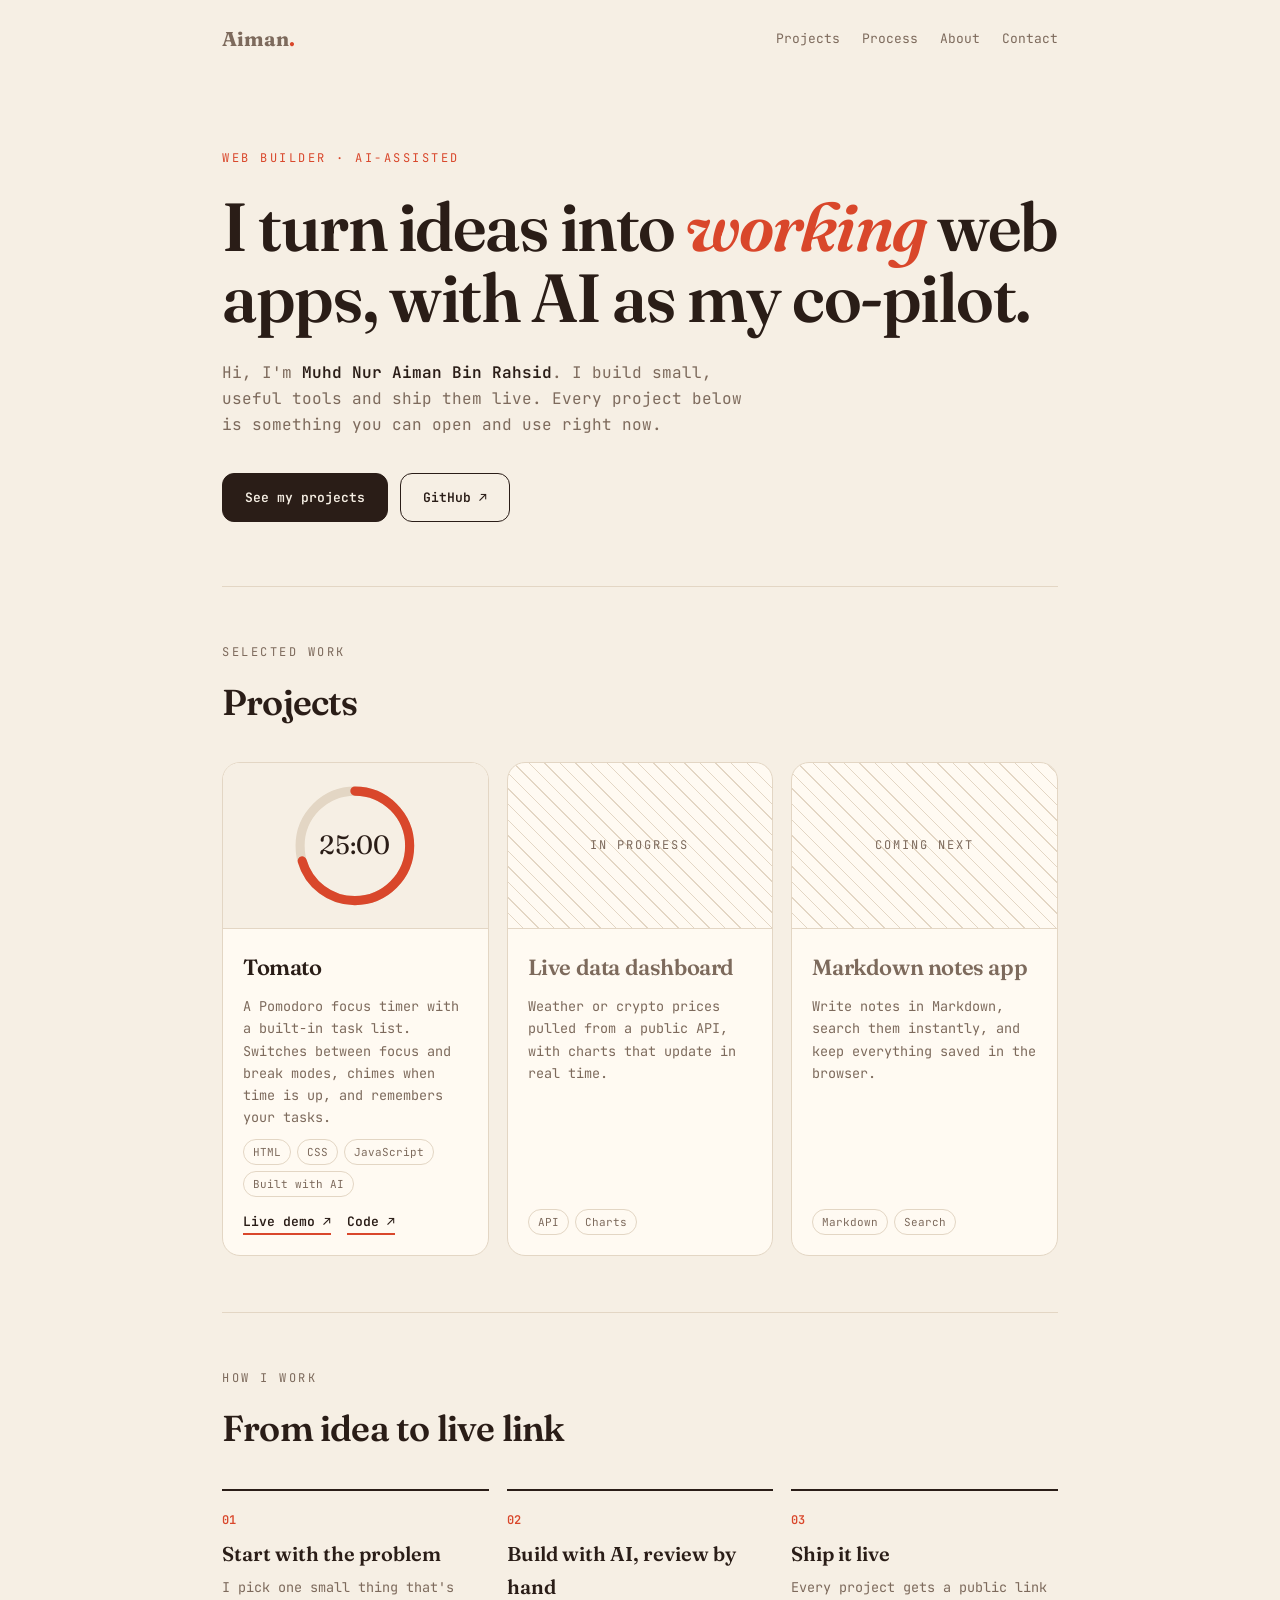
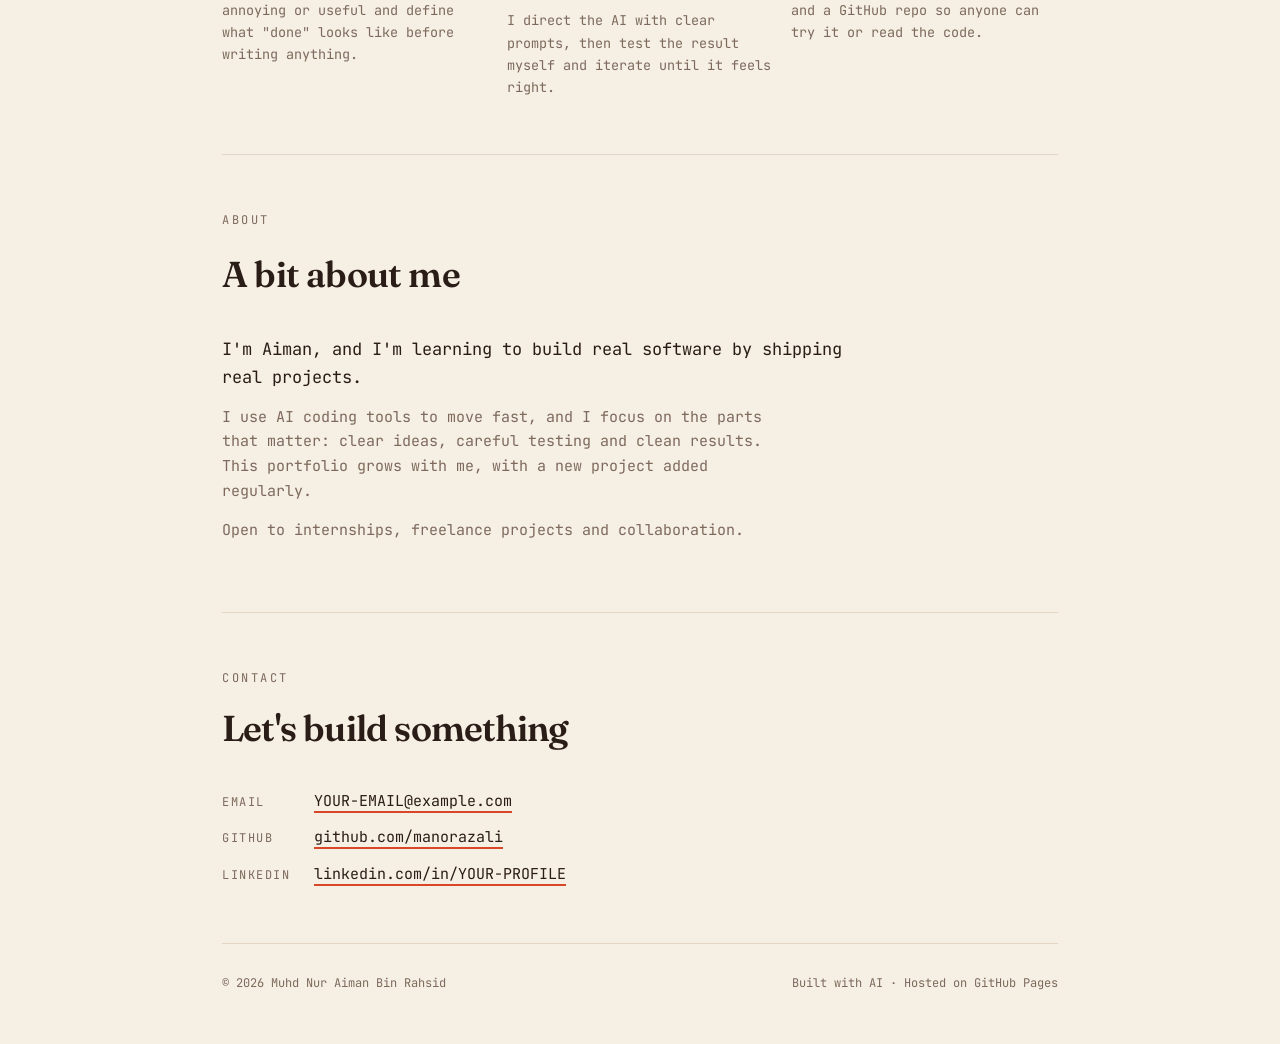
==== index.html @ bb01538a "Add files via upload" ====
<!DOCTYPE html>
<html lang="en">
<head>
<meta charset="UTF-8">
<meta name="viewport" content="width=device-width, initial-scale=1.0">
<title>Muhd Nur Aiman — Builds web apps with AI</title>
<meta name="description" content="Portfolio of Muhd Nur Aiman Bin Rahsid. Small, useful web apps built with AI and shipped live.">
<meta property="og:title" content="Muhd Nur Aiman — Builds web apps with AI">
<meta property="og:description" content="Small, useful web apps built with AI and shipped live. Click any project and try it.">
<meta property="og:type" content="website">
<meta name="theme-color" content="#f6efe4">
<link rel="icon" href="data:image/svg+xml,%3Csvg xmlns='http://www.w3.org/2000/svg' viewBox='0 0 32 32'%3E%3Ccircle cx='16' cy='16' r='14' fill='%23d9472b'/%3E%3C/svg%3E">
<link rel="preconnect" href="https://fonts.googleapis.com">
<link rel="preconnect" href="https://fonts.gstatic.com" crossorigin>
<link href="https://fonts.googleapis.com/css2?family=Fraunces:opsz,wght@9..144,400;9..144,600;9..144,700&family=JetBrains+Mono:wght@400;600&display=swap" rel="stylesheet">
<style>
  :root{
    --bg:#f6efe4; --ink:#2a1d17; --muted:#7d6a5c; --line:#e3d6c4;
    --card:#fffaf2; --accent:#d9472b; --accent-ink:#fff;
  }
  @media (prefers-color-scheme: dark){
    :root{
      --bg:#17110e; --ink:#f3e9dc; --muted:#a8968a; --line:#33271f;
      --card:#201814; --accent:#ee6a4d; --accent-ink:#17110e;
    }
  }
  *{box-sizing:border-box;margin:0;padding:0}
  html{scroll-behavior:smooth}
  body{
    font-family:'JetBrains Mono',ui-monospace,monospace;
    background:var(--bg);color:var(--ink);line-height:1.65;font-size:15px;
    -webkit-font-smoothing:antialiased;
  }
  a{color:inherit}
  .wrap{max-width:880px;margin:0 auto;padding:0 22px}
  .serif{font-family:'Fraunces',Georgia,serif}

  /* nav */
  nav{display:flex;justify-content:space-between;align-items:center;padding:22px 0}
  .logo{font-family:'Fraunces',serif;font-weight:700;font-size:20px;text-decoration:none}
  .logo span{color:var(--accent)}
  nav ul{display:flex;gap:22px;list-style:none;font-size:13px}
  nav a{text-decoration:none;color:var(--muted);transition:color .2s}
  nav a:hover{color:var(--ink)}

  /* hero */
  .hero{padding:72px 0 64px}
  .eyebrow{font-size:12px;letter-spacing:2.5px;text-transform:uppercase;color:var(--accent);margin-bottom:22px}
  h1{
    font-family:'Fraunces',serif;font-weight:600;letter-spacing:-1.5px;line-height:1.05;
    font-size:clamp(38px,7.5vw,68px);max-width:14em;
  }
  h1 em{font-style:italic;color:var(--accent)}
  .lede{margin-top:26px;max-width:34em;color:var(--muted);font-size:16px}
  .lede strong{color:var(--ink);font-weight:600}
  .cta{display:flex;flex-wrap:wrap;gap:12px;margin-top:34px}
  .btn{
    display:inline-block;text-decoration:none;font-size:13px;font-weight:600;
    padding:13px 22px;border-radius:12px;border:1px solid var(--ink);transition:transform .15s, background .2s;
  }
  .btn:hover{transform:translateY(-2px)}
  .btn.primary{background:var(--ink);color:var(--bg)}
  .btn.ghost{background:transparent;color:var(--ink)}

  /* sections */
  section{padding:56px 0;border-top:1px solid var(--line)}
  .label{font-size:12px;letter-spacing:2.5px;text-transform:uppercase;color:var(--muted);margin-bottom:10px}
  h2{font-family:'Fraunces',serif;font-weight:600;font-size:clamp(26px,4.5vw,36px);letter-spacing:-.8px;margin-bottom:30px}

  /* projects */
  .grid{display:grid;gap:18px;grid-template-columns:repeat(auto-fit,minmax(260px,1fr))}
  .card{
    background:var(--card);border:1px solid var(--line);border-radius:18px;overflow:hidden;
    display:flex;flex-direction:column;transition:transform .2s, border-color .2s;
  }
  .card:hover{transform:translateY(-4px);border-color:var(--accent)}
  .thumb{
    aspect-ratio:16/10;display:flex;align-items:center;justify-content:center;
    background:var(--bg);border-bottom:1px solid var(--line);
  }
  .thumb svg{width:46%;height:auto}
  .thumb.soon{color:var(--muted);font-size:12px;letter-spacing:2px;text-transform:uppercase;
    background:repeating-linear-gradient(45deg,transparent 0 10px,var(--line) 10px 11px)}
  .body{padding:20px;display:flex;flex-direction:column;gap:10px;flex:1}
  .body h3{font-family:'Fraunces',serif;font-size:22px;font-weight:600;letter-spacing:-.4px}
  .body p{color:var(--muted);font-size:13.5px;flex:1}
  .tags{display:flex;flex-wrap:wrap;gap:6px}
  .tags span{font-size:11px;padding:3px 9px;border:1px solid var(--line);border-radius:999px;color:var(--muted)}
  .links{display:flex;gap:16px;font-size:13px;font-weight:600;margin-top:4px}
  .links a{text-decoration:none;border-bottom:2px solid var(--accent);padding-bottom:1px}
  .links a:hover{color:var(--accent)}
  .card.soon .body h3{color:var(--muted)}

  /* process */
  .steps{display:grid;gap:18px;grid-template-columns:repeat(auto-fit,minmax(220px,1fr));counter-reset:s}
  .step{counter-increment:s;padding-top:16px;border-top:2px solid var(--ink)}
  .step::before{content:"0" counter(s);font-size:12px;color:var(--accent);font-weight:600}
  .step h3{font-family:'Fraunces',serif;font-size:20px;font-weight:600;margin:6px 0}
  .step p{color:var(--muted);font-size:13.5px}

  /* about + contact */
  .about p{max-width:38em;margin-bottom:14px;color:var(--muted)}
  .about p.intro{color:var(--ink);font-size:17px}
  .contact-list{list-style:none;display:grid;gap:12px;font-size:15px}
  .contact-list a{text-decoration:none;border-bottom:2px solid var(--accent)}
  .contact-list a:hover{color:var(--accent)}
  .contact-list small{display:inline-block;width:92px;color:var(--muted);font-size:12px;letter-spacing:1.5px;text-transform:uppercase}

  footer{padding:30px 0 50px;border-top:1px solid var(--line);color:var(--muted);font-size:12px;display:flex;justify-content:space-between;flex-wrap:wrap;gap:8px}

  @media (max-width:520px){
    nav ul{gap:14px}
    .hero{padding:44px 0 48px}
  }
  @media (prefers-reduced-motion: reduce){
    *{transition:none!important;scroll-behavior:auto!important}
  }
</style>
</head>
<body>
<div class="wrap">

  <nav>
    <a class="logo" href="#top">Aiman<span>.</span></a>
    <ul>
      <li><a href="#projects">Projects</a></li>
      <li><a href="#process">Process</a></li>
      <li><a href="#about">About</a></li>
      <li><a href="#contact">Contact</a></li>
    </ul>
  </nav>

  <header class="hero" id="top">
    <p class="eyebrow">Web builder · AI-assisted</p>
    <h1>I turn ideas into <em>working</em> web apps, with AI as my co-pilot.</h1>
    <p class="lede">
      Hi, I'm <strong>Muhd Nur Aiman Bin Rahsid</strong>. I build small, useful tools and ship them live.
      Every project below is something you can open and use right now.
    </p>
    <div class="cta">
      <a class="btn primary" href="#projects">See my projects</a>
      <a class="btn ghost" href="https://github.com/manorazali" target="_blank" rel="noopener">GitHub ↗</a>
    </div>
  </header>

  <section id="projects">
    <p class="label">Selected work</p>
    <h2>Projects</h2>
    <div class="grid">

      <article class="card">
        <div class="thumb" aria-hidden="true">
          <svg viewBox="0 0 120 120" fill="none">
            <circle cx="60" cy="60" r="54" stroke="var(--line)" stroke-width="9"/>
            <circle cx="60" cy="60" r="54" stroke="var(--accent)" stroke-width="9" stroke-linecap="round"
                    stroke-dasharray="339" stroke-dashoffset="100" transform="rotate(-90 60 60)"/>
            <text x="60" y="68" text-anchor="middle" font-family="Fraunces, serif" font-size="26" fill="currentColor">25:00</text>
          </svg>
        </div>
        <div class="body">
          <h3>Tomato</h3>
          <p>A Pomodoro focus timer with a built-in task list. Switches between focus and break modes, chimes when time is up, and remembers your tasks.</p>
          <div class="tags"><span>HTML</span><span>CSS</span><span>JavaScript</span><span>Built with AI</span></div>
          <div class="links">
            <a href="tomato/">Live demo ↗</a>
            <a href="https://github.com/manorazali/manorazali.github.io/tree/main/tomato" target="_blank" rel="noopener">Code ↗</a>
          </div>
        </div>
      </article>

      <article class="card soon">
        <div class="thumb soon">In progress</div>
        <div class="body">
          <h3>Live data dashboard</h3>
          <p>Weather or crypto prices pulled from a public API, with charts that update in real time.</p>
          <div class="tags"><span>API</span><span>Charts</span></div>
        </div>
      </article>

      <article class="card soon">
        <div class="thumb soon">Coming next</div>
        <div class="body">
          <h3>Markdown notes app</h3>
          <p>Write notes in Markdown, search them instantly, and keep everything saved in the browser.</p>
          <div class="tags"><span>Markdown</span><span>Search</span></div>
        </div>
      </article>

    </div>
  </section>

  <section id="process">
    <p class="label">How I work</p>
    <h2>From idea to live link</h2>
    <div class="steps">
      <div class="step">
        <h3>Start with the problem</h3>
        <p>I pick one small thing that's annoying or useful and define what "done" looks like before writing anything.</p>
      </div>
      <div class="step">
        <h3>Build with AI, review by hand</h3>
        <p>I direct the AI with clear prompts, then test the result myself and iterate until it feels right.</p>
      </div>
      <div class="step">
        <h3>Ship it live</h3>
        <p>Every project gets a public link and a GitHub repo so anyone can try it or read the code.</p>
      </div>
    </div>
  </section>

  <section id="about" class="about">
    <p class="label">About</p>
    <h2>A bit about me</h2>
    <p class="intro">I'm Aiman, and I'm learning to build real software by shipping real projects.</p>
    <p>I use AI coding tools to move fast, and I focus on the parts that matter: clear ideas, careful testing and clean results. This portfolio grows with me, with a new project added regularly.</p>
    <p>Open to internships, freelance projects and collaboration.</p>
  </section>

  <section id="contact">
    <p class="label">Contact</p>
    <h2>Let's build something</h2>
    <ul class="contact-list">
      <li><small>Email</small><a href="mailto:YOUR-EMAIL@example.com">YOUR-EMAIL@example.com</a></li>
      <li><small>GitHub</small><a href="https://github.com/manorazali" target="_blank" rel="noopener">github.com/manorazali</a></li>
      <li><small>LinkedIn</small><a href="https://www.linkedin.com/in/YOUR-PROFILE" target="_blank" rel="noopener">linkedin.com/in/YOUR-PROFILE</a></li>
    </ul>
  </section>

  <footer>
    <span>© <span id="yr">2026</span> Muhd Nur Aiman Bin Rahsid</span>
    <span>Built with AI · Hosted on GitHub Pages</span>
  </footer>

</div>
<script>document.getElementById('yr').textContent = new Date().getFullYear();</script>
</body>
</html>
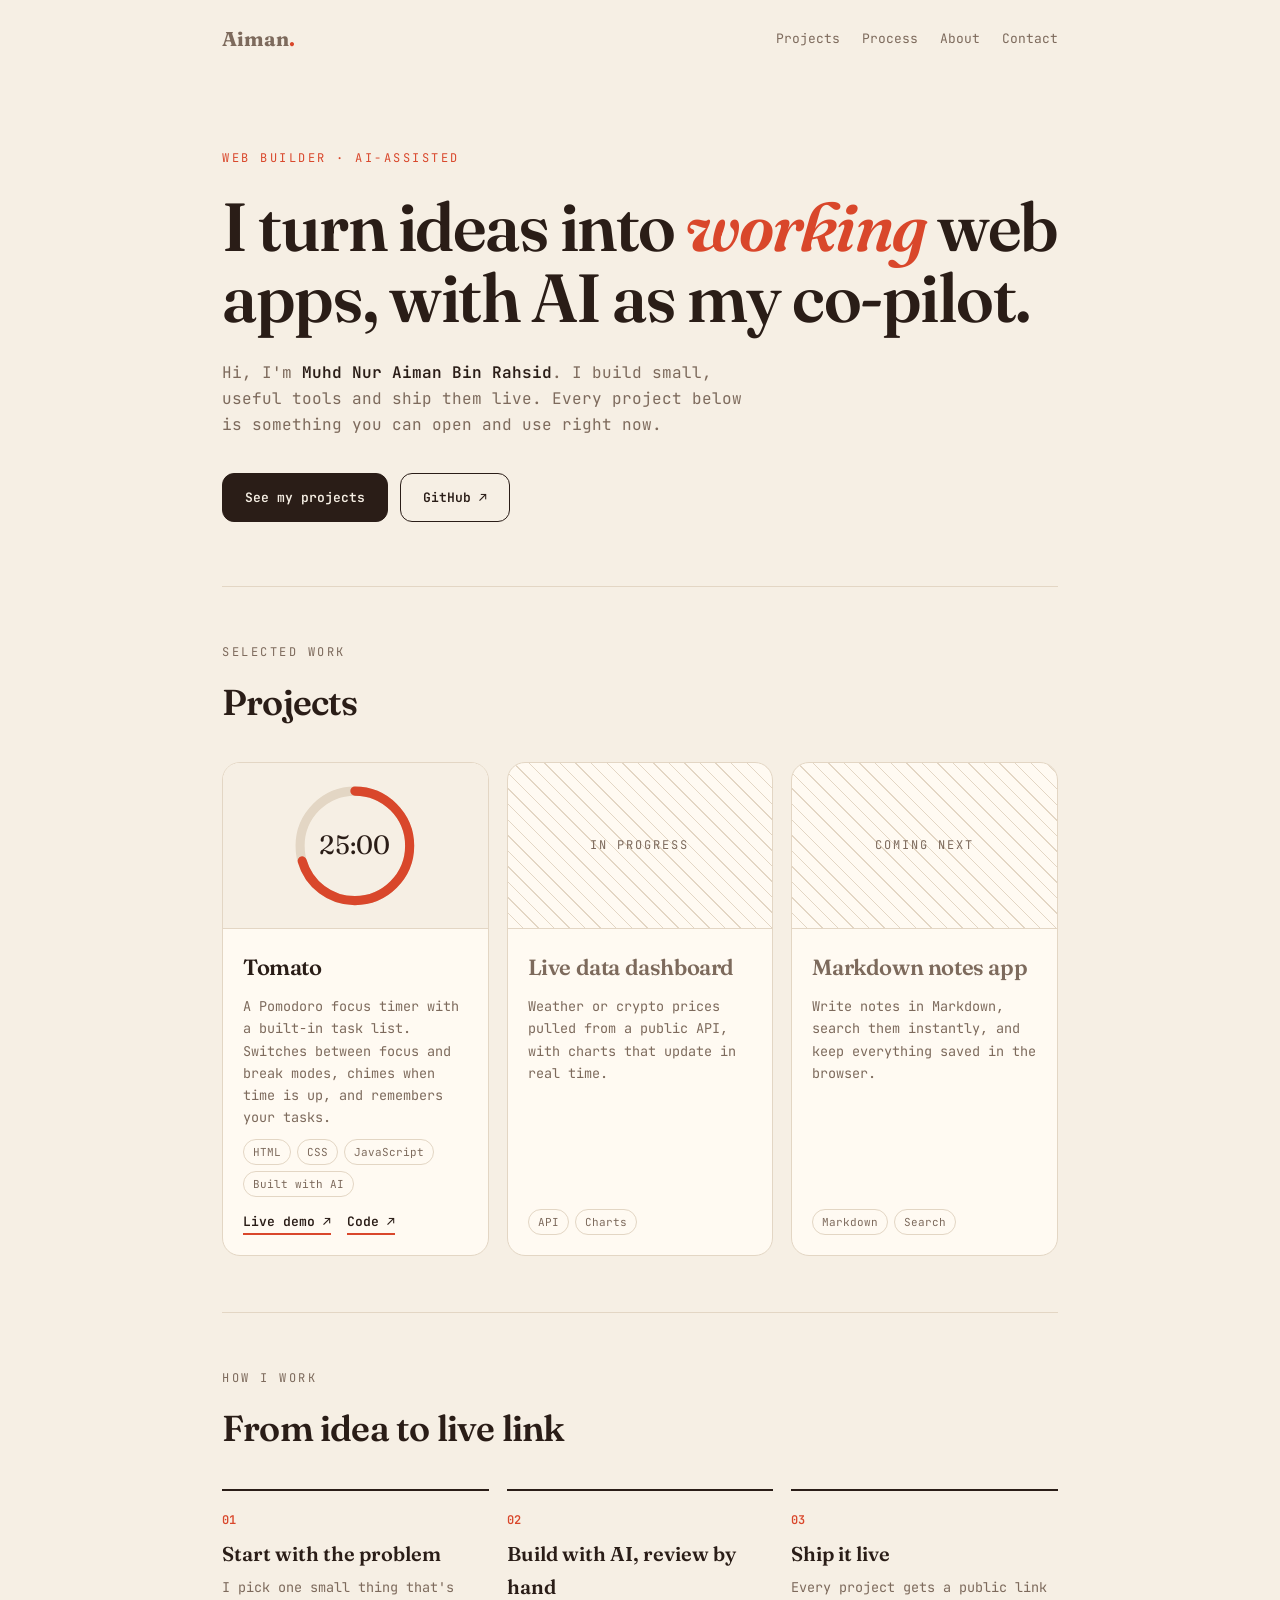
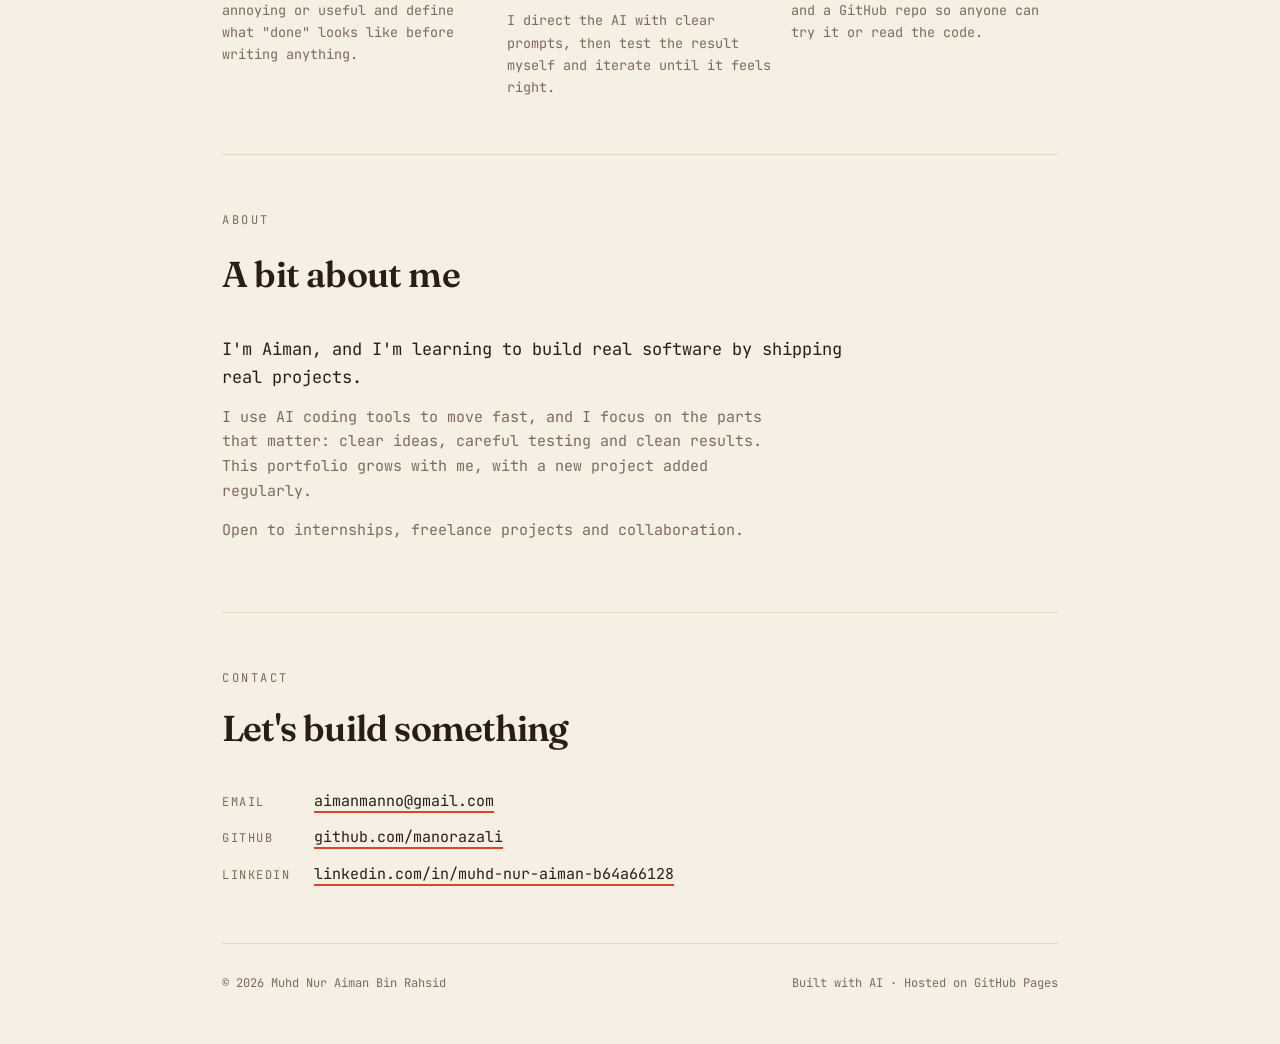
==== commit 03b00578: "Update contact information in index.html" ====
--- a/index.html
+++ b/index.html
@@ -220,9 +220,9 @@
     <p class="label">Contact</p>
     <h2>Let's build something</h2>
     <ul class="contact-list">
-      <li><small>Email</small><a href="mailto:YOUR-EMAIL@example.com">YOUR-EMAIL@example.com</a></li>
+      <li><small>Email</small><a href="mailto:aimanmanno@gmail.com">aimanmanno@gmail.com</a></li>
       <li><small>GitHub</small><a href="https://github.com/manorazali" target="_blank" rel="noopener">github.com/manorazali</a></li>
-      <li><small>LinkedIn</small><a href="https://www.linkedin.com/in/YOUR-PROFILE" target="_blank" rel="noopener">linkedin.com/in/YOUR-PROFILE</a></li>
+      <li><small>LinkedIn</small><a href="https://www.linkedin.com/in/muhd-nur-aiman-b64a66128/" target="_blank" rel="noopener">linkedin.com/in/muhd-nur-aiman-b64a66128</a></li>
     </ul>
   </section>
 
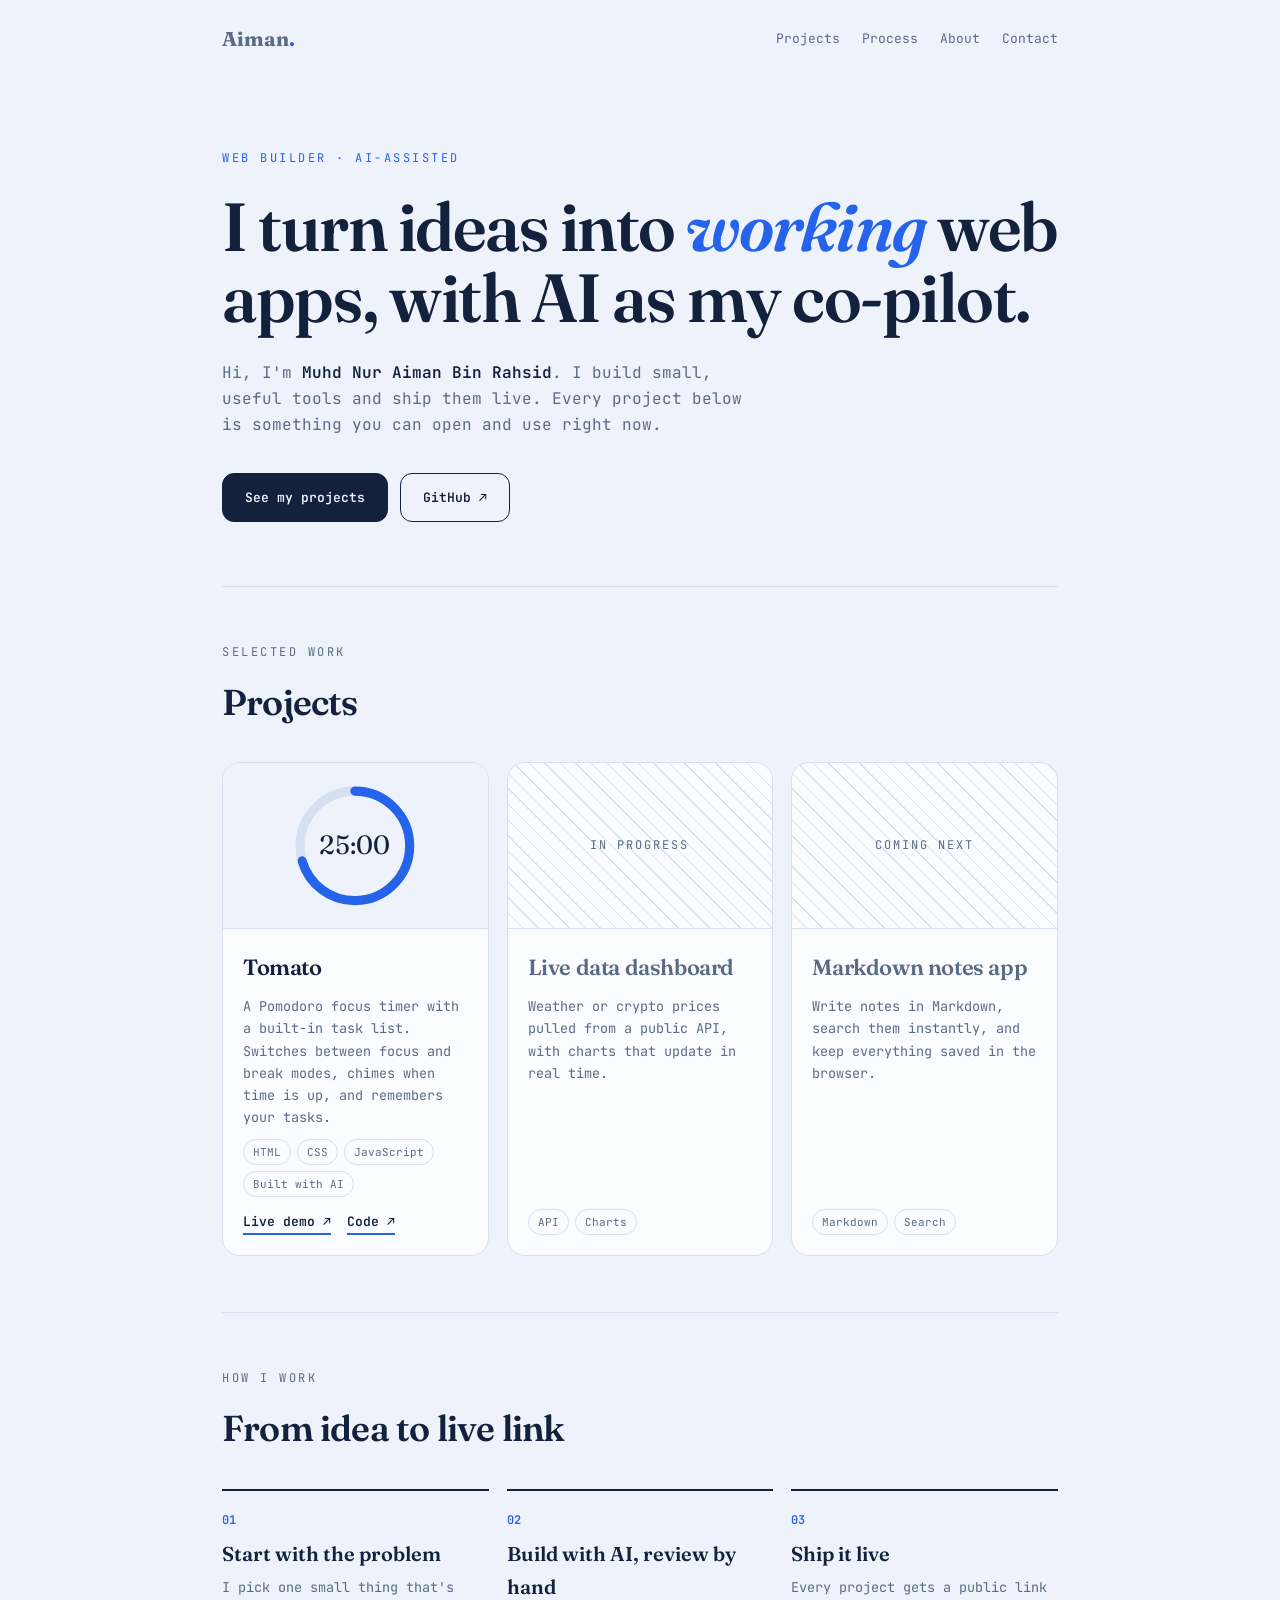
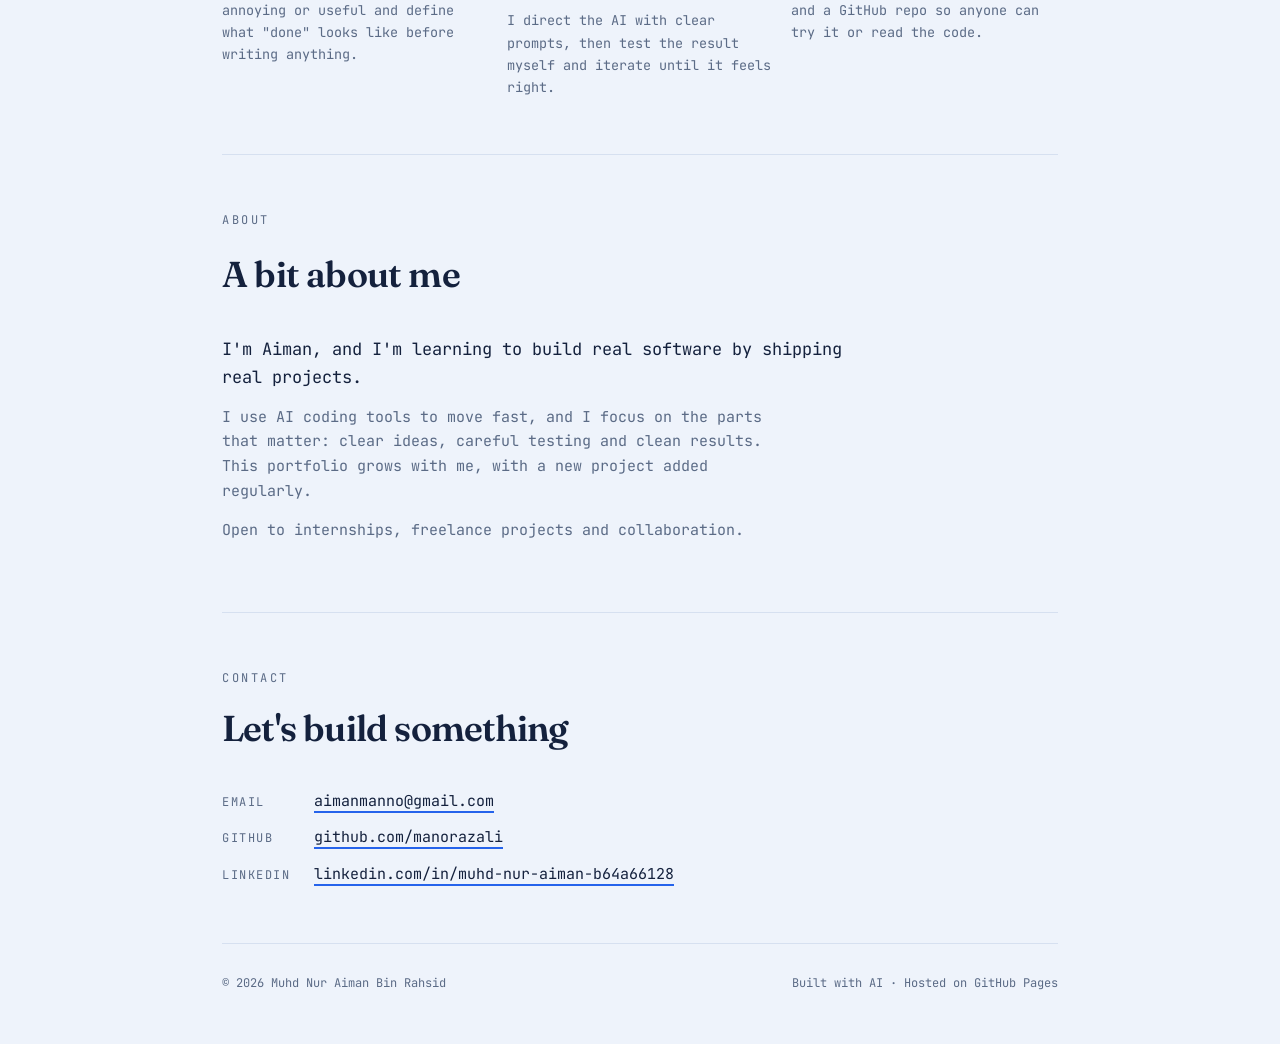
==== commit d992d482: "Add files via upload" ====
--- a/index.html
+++ b/index.html
@@ -8,20 +8,20 @@
 <meta property="og:title" content="Muhd Nur Aiman — Builds web apps with AI">
 <meta property="og:description" content="Small, useful web apps built with AI and shipped live. Click any project and try it.">
 <meta property="og:type" content="website">
-<meta name="theme-color" content="#f6efe4">
-<link rel="icon" href="data:image/svg+xml,%3Csvg xmlns='http://www.w3.org/2000/svg' viewBox='0 0 32 32'%3E%3Ccircle cx='16' cy='16' r='14' fill='%23d9472b'/%3E%3C/svg%3E">
+<meta name="theme-color" content="#eef3fb">
+<link rel="icon" href="data:image/svg+xml,%3Csvg xmlns='http://www.w3.org/2000/svg' viewBox='0 0 32 32'%3E%3Ccircle cx='16' cy='16' r='14' fill='%232563eb'/%3E%3C/svg%3E">
 <link rel="preconnect" href="https://fonts.googleapis.com">
 <link rel="preconnect" href="https://fonts.gstatic.com" crossorigin>
 <link href="https://fonts.googleapis.com/css2?family=Fraunces:opsz,wght@9..144,400;9..144,600;9..144,700&family=JetBrains+Mono:wght@400;600&display=swap" rel="stylesheet">
 <style>
   :root{
-    --bg:#f6efe4; --ink:#2a1d17; --muted:#7d6a5c; --line:#e3d6c4;
-    --card:#fffaf2; --accent:#d9472b; --accent-ink:#fff;
+    --bg:#eef3fb; --ink:#14213d; --muted:#5b6b86; --line:#d6e0f0;
+    --card:#fafcff; --accent:#2563eb; --accent-ink:#fff;
   }
   @media (prefers-color-scheme: dark){
     :root{
-      --bg:#17110e; --ink:#f3e9dc; --muted:#a8968a; --line:#33271f;
-      --card:#201814; --accent:#ee6a4d; --accent-ink:#17110e;
+      --bg:#0d1424; --ink:#e6edf8; --muted:#8fa0bd; --line:#1f2b45;
+      --card:#141d33; --accent:#5b9bff; --accent-ink:#0d1424;
     }
   }
   *{box-sizing:border-box;margin:0;padding:0}
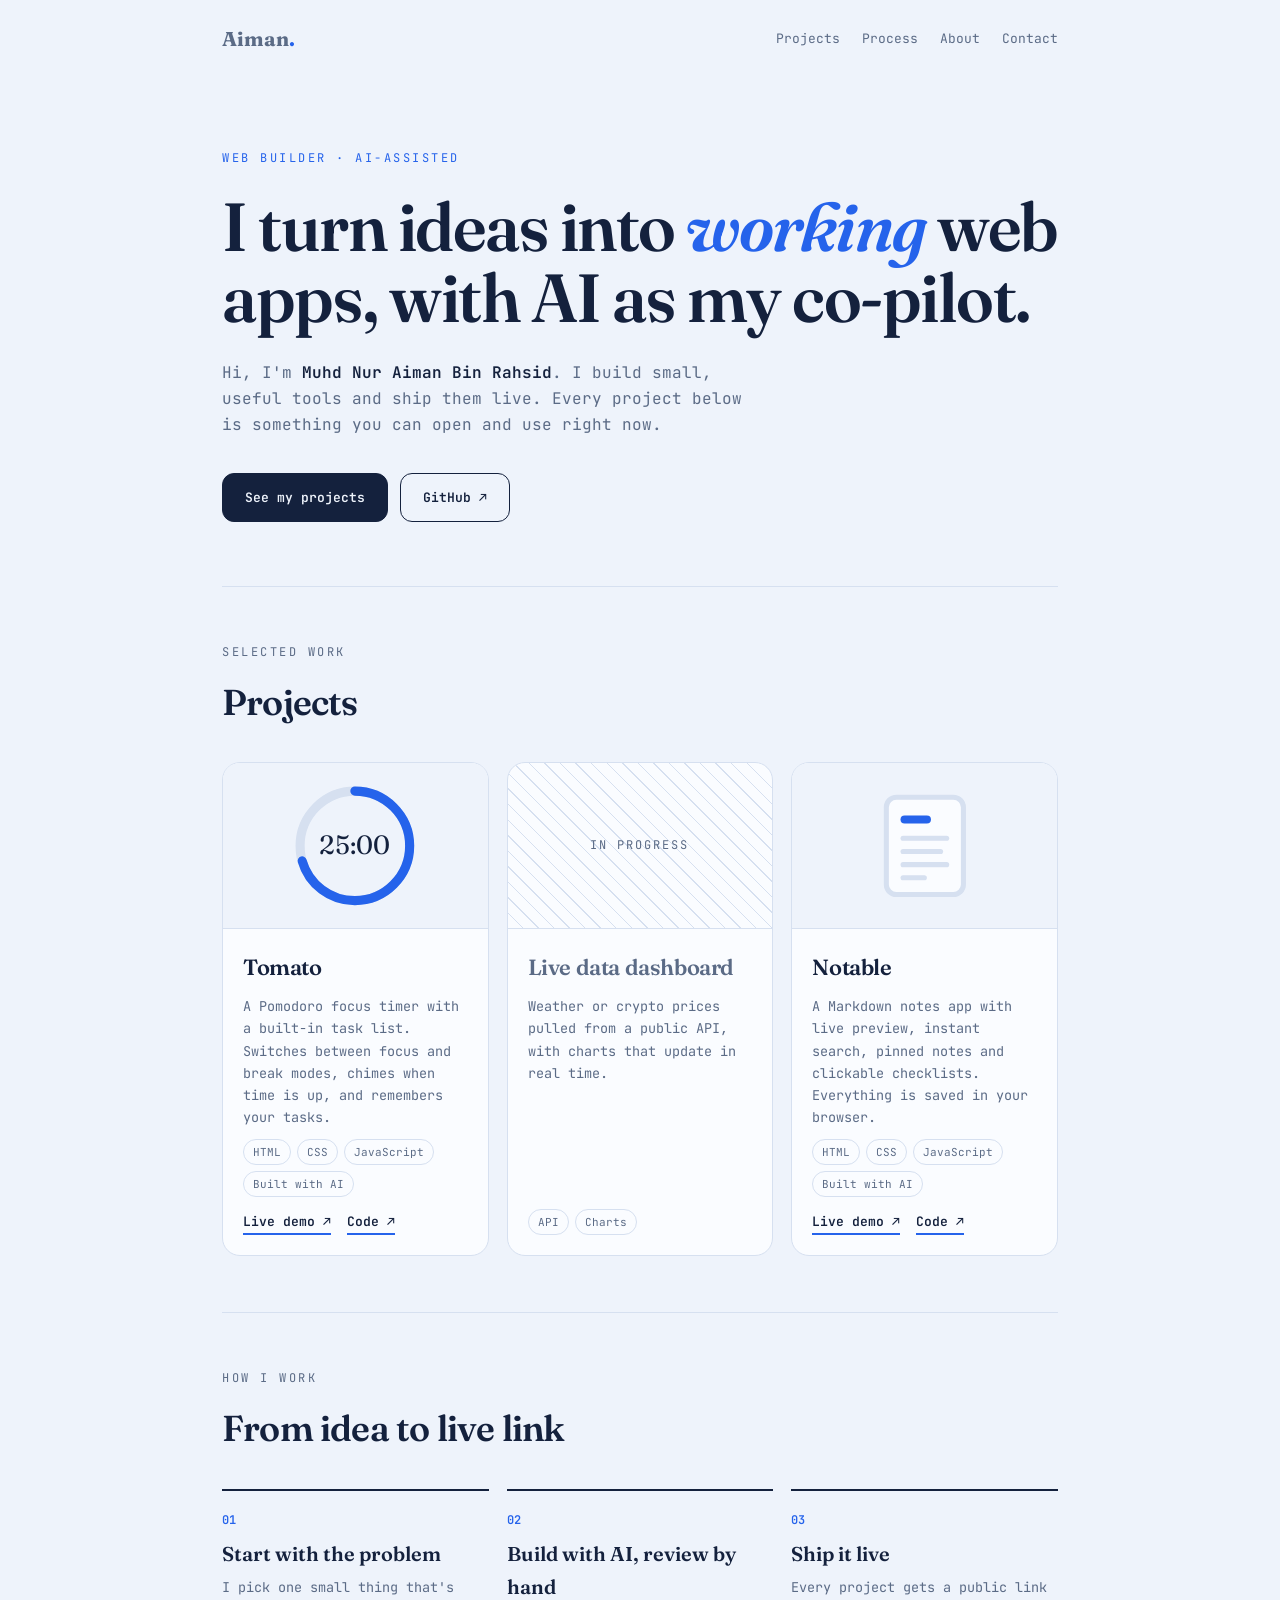
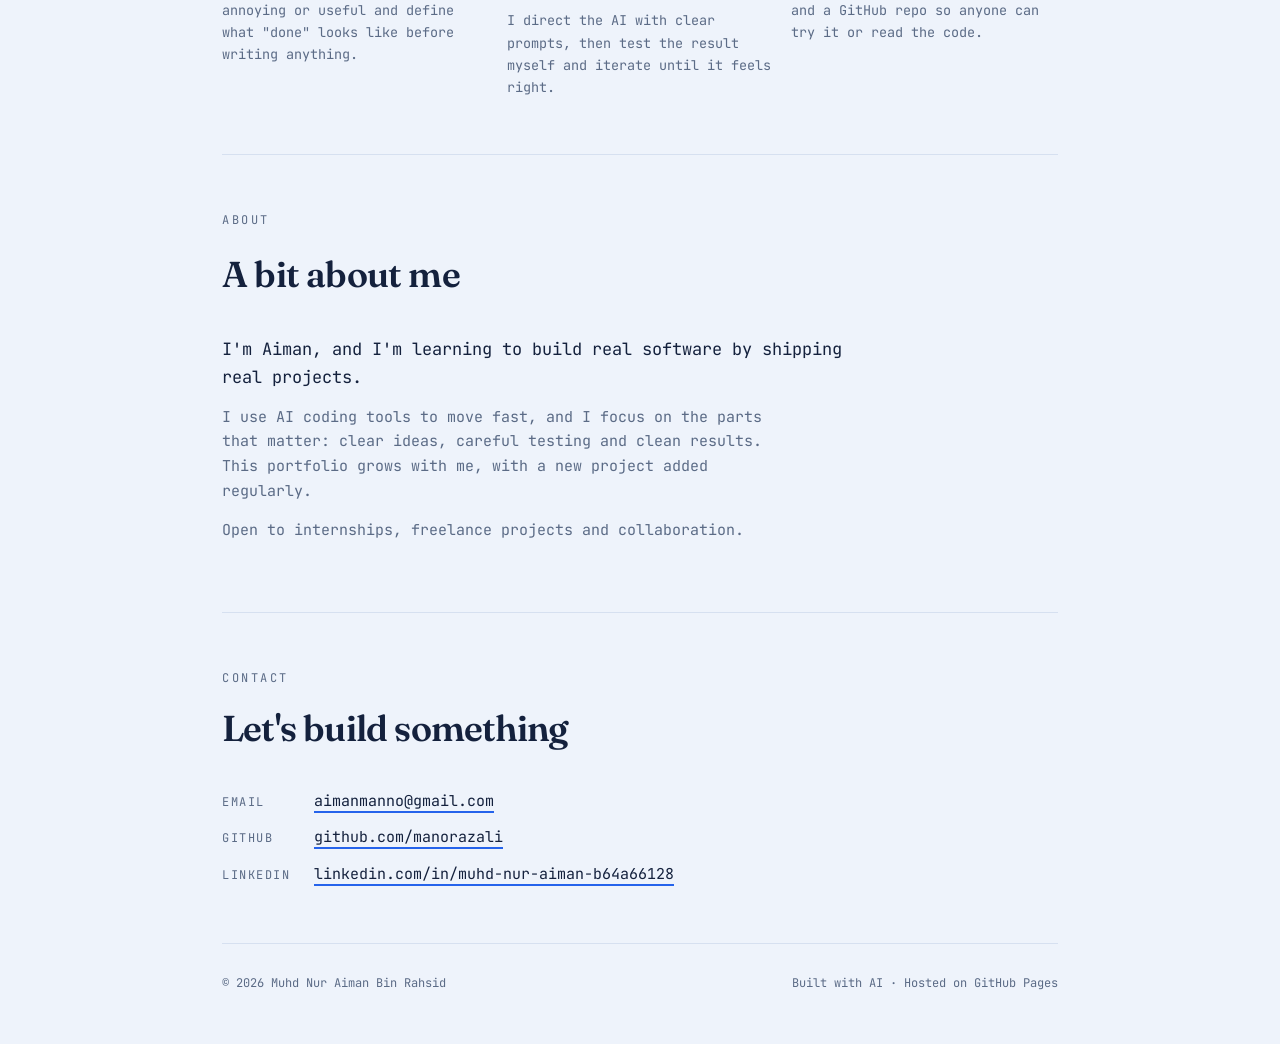
==== commit 17156539: "Add files via upload Add 2nd project" ====
--- a/index.html
+++ b/index.html
@@ -177,12 +177,25 @@
         </div>
       </article>
 
-      <article class="card soon">
-        <div class="thumb soon">Coming next</div>
+      <article class="card">
+        <div class="thumb" aria-hidden="true">
+          <svg viewBox="0 0 120 120" fill="none">
+            <rect x="22" y="12" width="76" height="96" rx="10" fill="var(--card)" stroke="var(--line)" stroke-width="5"/>
+            <rect x="36" y="30" width="30" height="8" rx="4" fill="var(--accent)"/>
+            <rect x="36" y="50" width="48" height="5" rx="2.5" fill="var(--line)"/>
+            <rect x="36" y="63" width="42" height="5" rx="2.5" fill="var(--line)"/>
+            <rect x="36" y="76" width="48" height="5" rx="2.5" fill="var(--line)"/>
+            <rect x="36" y="89" width="26" height="5" rx="2.5" fill="var(--line)"/>
+          </svg>
+        </div>
         <div class="body">
-          <h3>Markdown notes app</h3>
-          <p>Write notes in Markdown, search them instantly, and keep everything saved in the browser.</p>
-          <div class="tags"><span>Markdown</span><span>Search</span></div>
+          <h3>Notable</h3>
+          <p>A Markdown notes app with live preview, instant search, pinned notes and clickable checklists. Everything is saved in your browser.</p>
+          <div class="tags"><span>HTML</span><span>CSS</span><span>JavaScript</span><span>Built with AI</span></div>
+          <div class="links">
+            <a href="notes/">Live demo ↗</a>
+            <a href="https://github.com/manorazali/manorazali.github.io/tree/main/notes" target="_blank" rel="noopener">Code ↗</a>
+          </div>
         </div>
       </article>
 
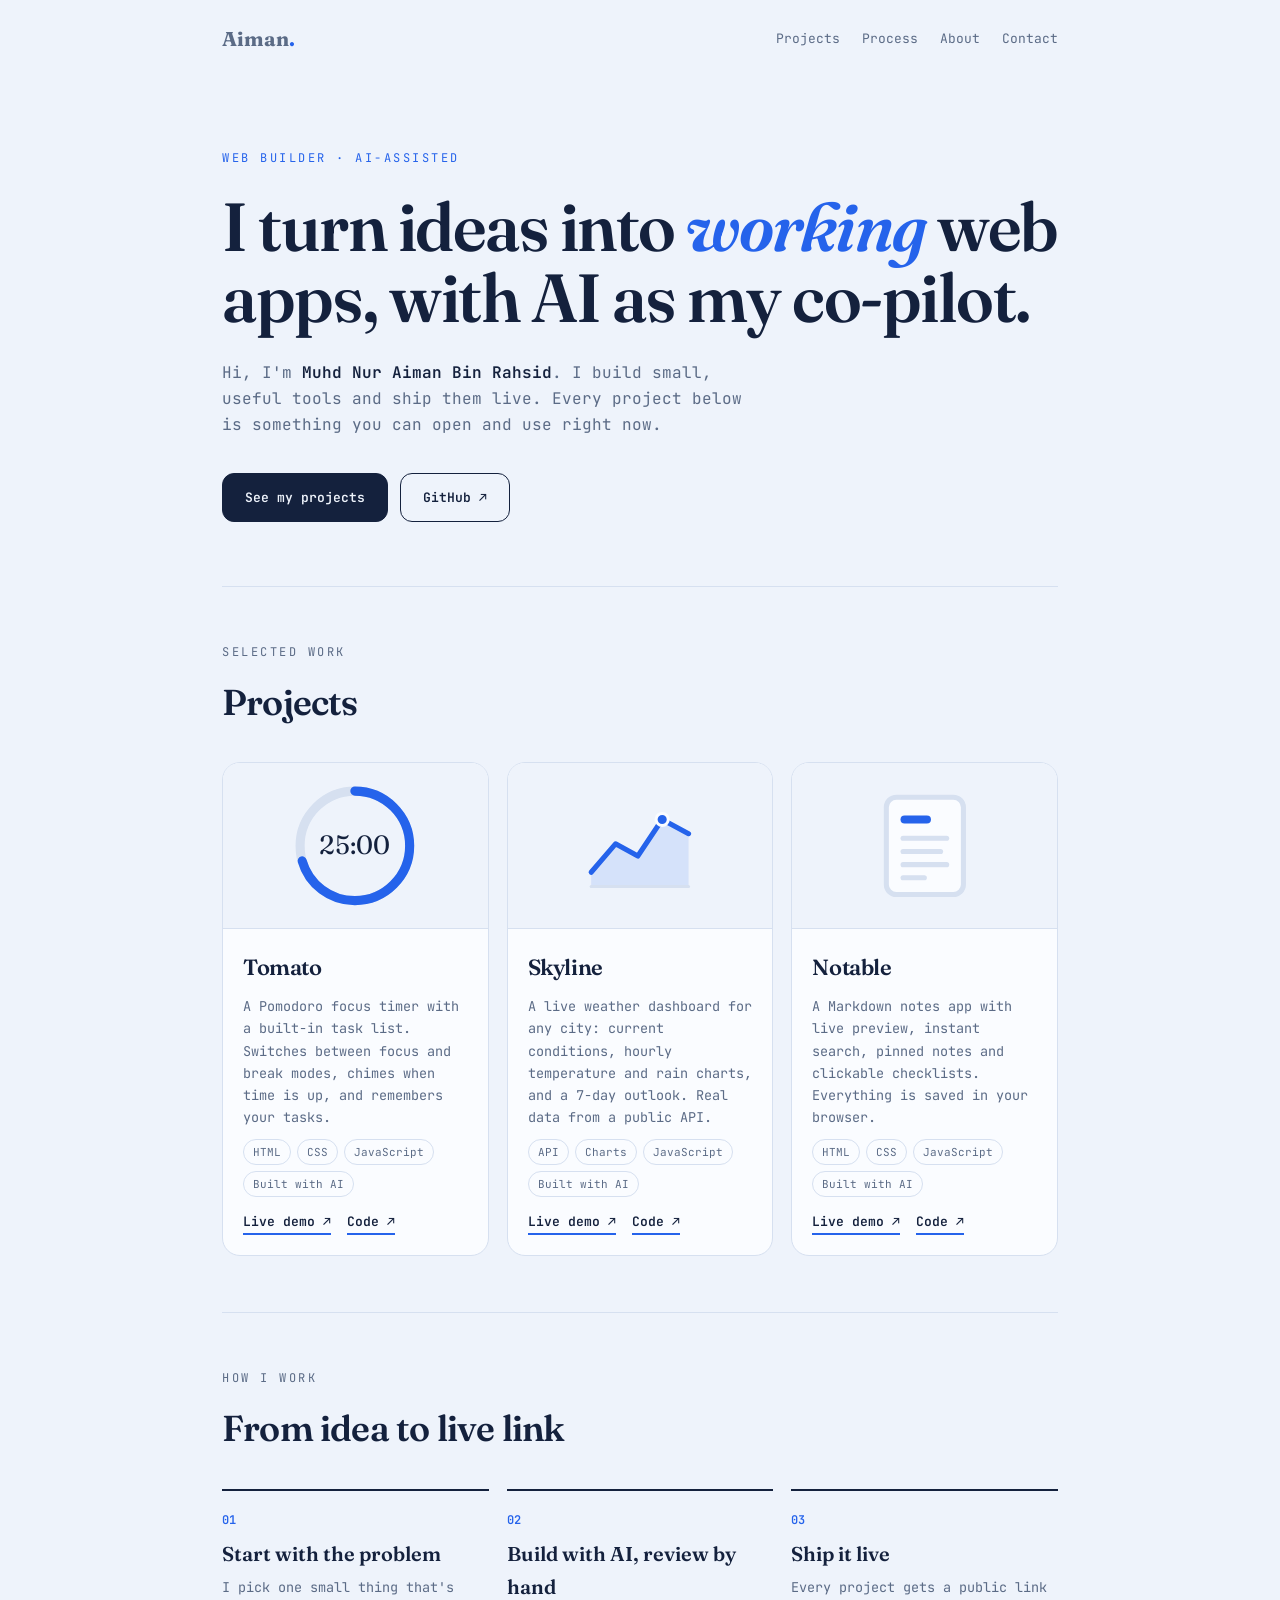
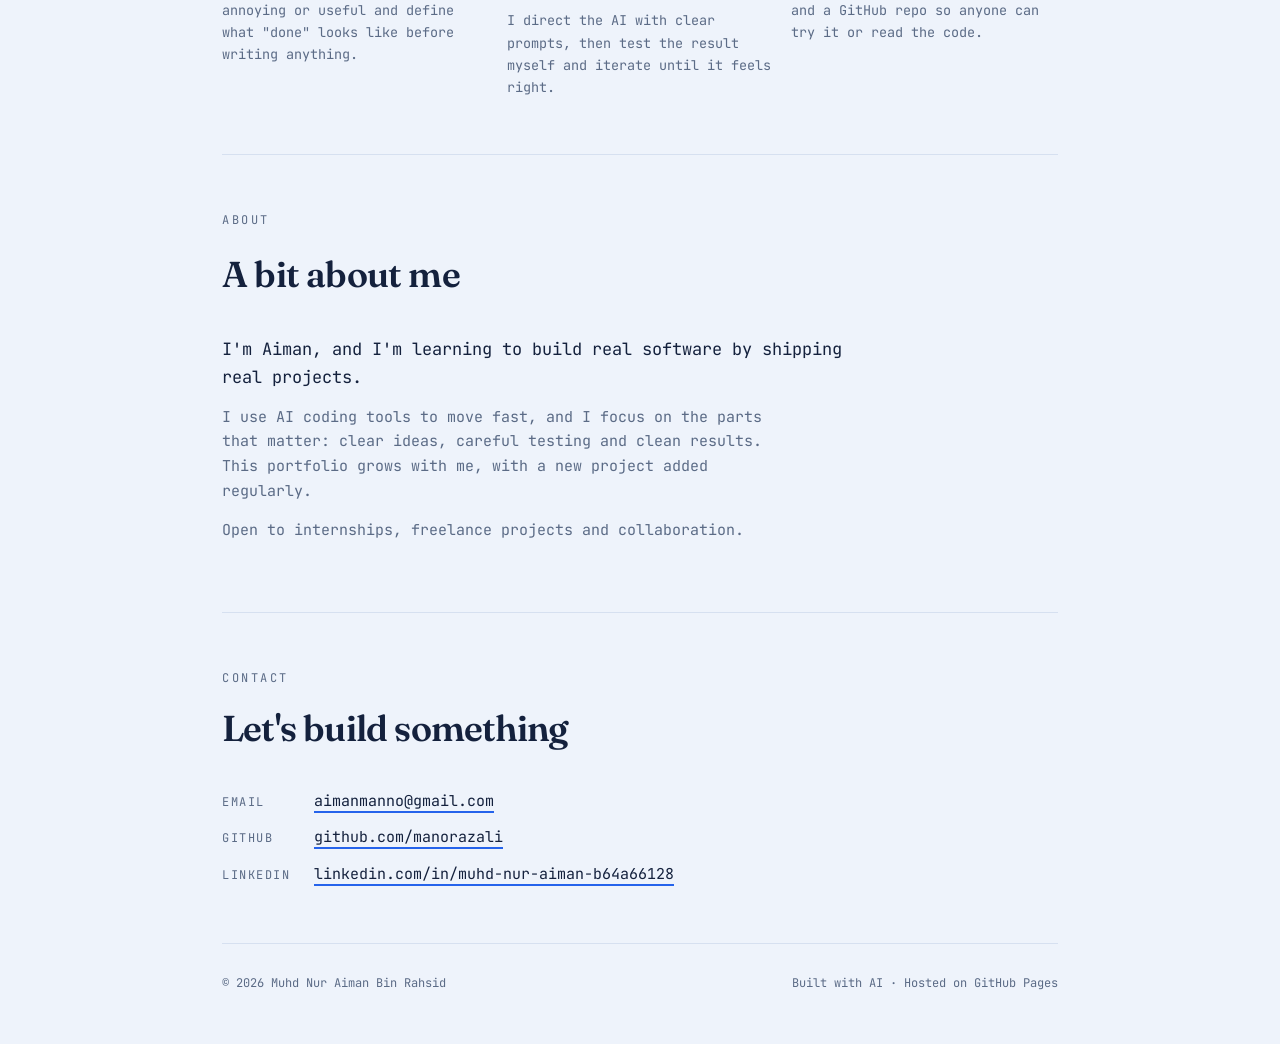
==== commit 9c3a0df0: "Add files via upload Add Dashboard" ====
--- a/index.html
+++ b/index.html
@@ -168,12 +168,23 @@
         </div>
       </article>
 
-      <article class="card soon">
-        <div class="thumb soon">In progress</div>
+      <article class="card">
+        <div class="thumb" aria-hidden="true">
+          <svg viewBox="0 0 120 120" fill="none">
+            <path d="M12 86 L36 58 L58 70 L82 34 L108 48 L108 100 L12 100 Z" fill="var(--accent)" fill-opacity=".12"/>
+            <path d="M12 86 L36 58 L58 70 L82 34 L108 48" stroke="var(--accent)" stroke-width="5" stroke-linecap="round" stroke-linejoin="round"/>
+            <circle cx="82" cy="34" r="6" fill="var(--accent)" stroke="var(--card)" stroke-width="3"/>
+            <line x1="12" y1="100" x2="108" y2="100" stroke="var(--line)" stroke-width="3" stroke-linecap="round"/>
+          </svg>
+        </div>
         <div class="body">
-          <h3>Live data dashboard</h3>
-          <p>Weather or crypto prices pulled from a public API, with charts that update in real time.</p>
-          <div class="tags"><span>API</span><span>Charts</span></div>
+          <h3>Skyline</h3>
+          <p>A live weather dashboard for any city: current conditions, hourly temperature and rain charts, and a 7-day outlook. Real data from a public API.</p>
+          <div class="tags"><span>API</span><span>Charts</span><span>JavaScript</span><span>Built with AI</span></div>
+          <div class="links">
+            <a href="weather/">Live demo ↗</a>
+            <a href="https://github.com/manorazali/manorazali.github.io/tree/main/weather" target="_blank" rel="noopener">Code ↗</a>
+          </div>
         </div>
       </article>
 
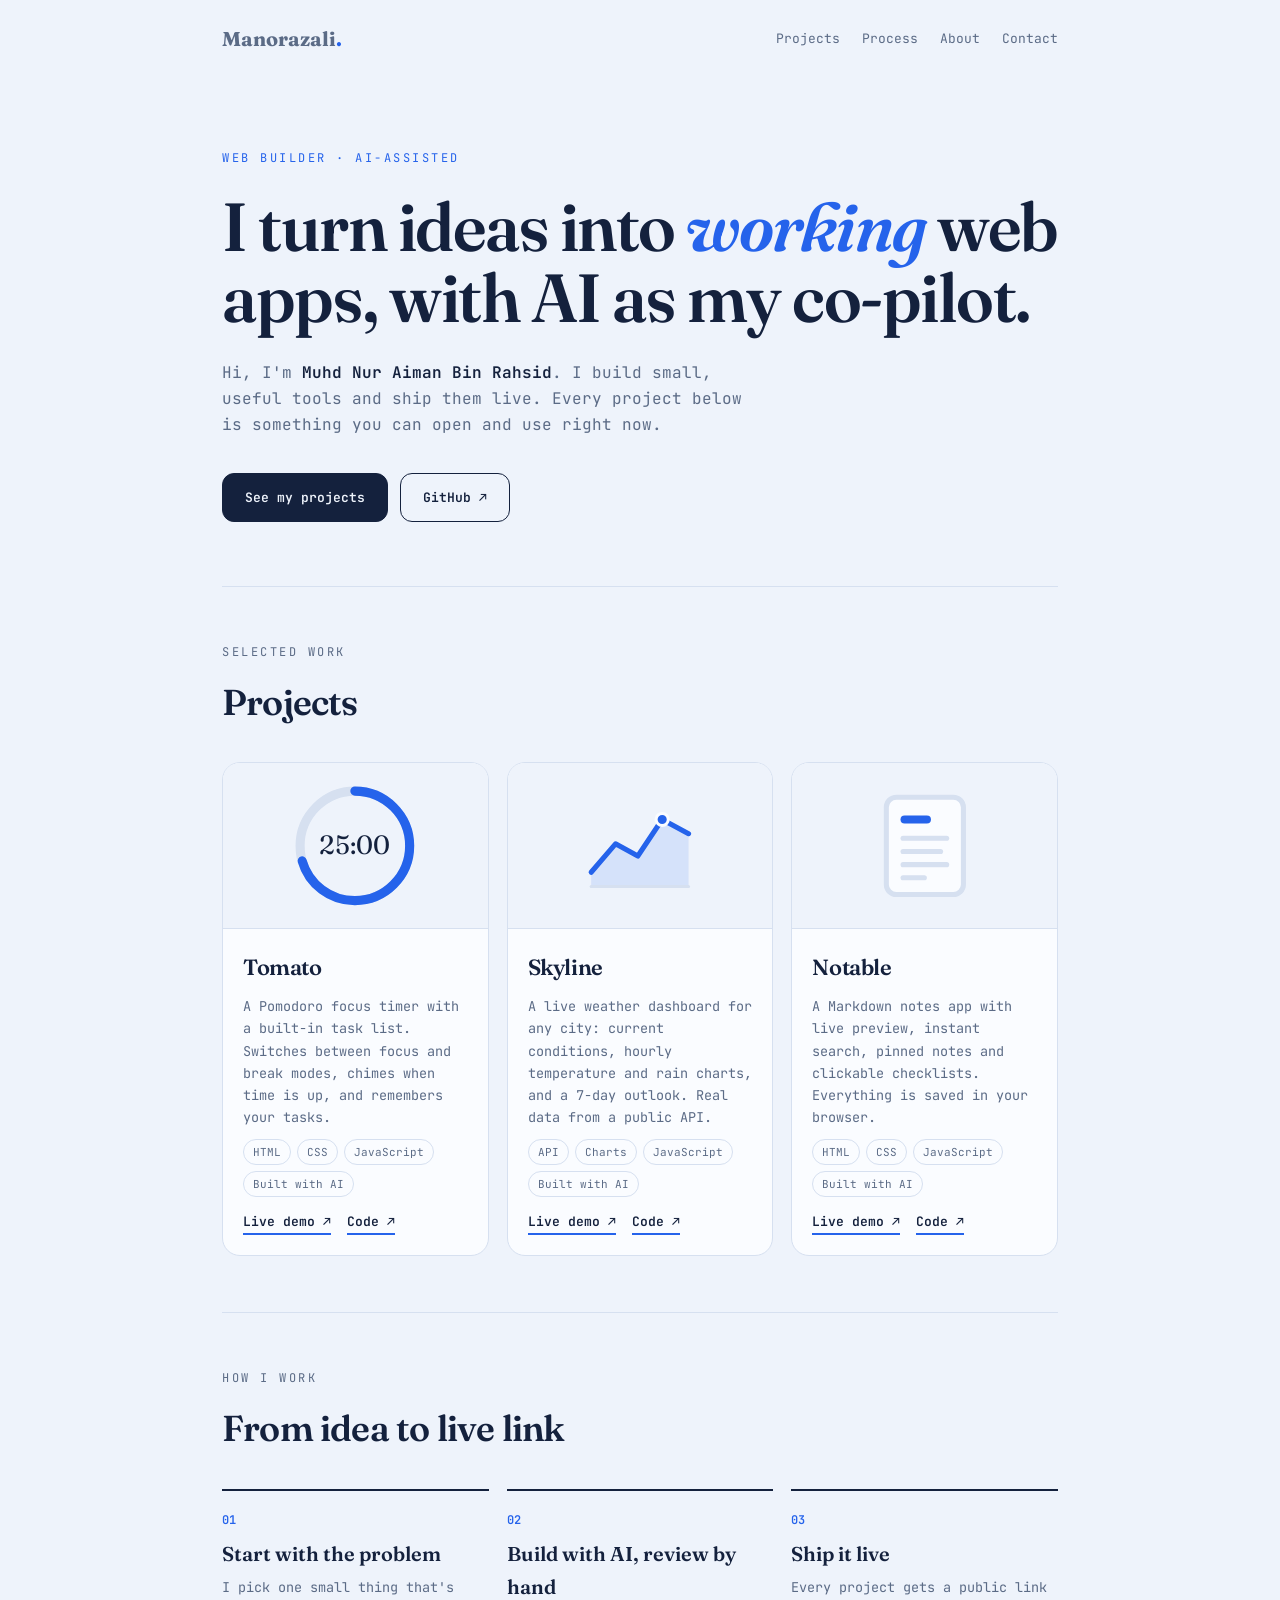
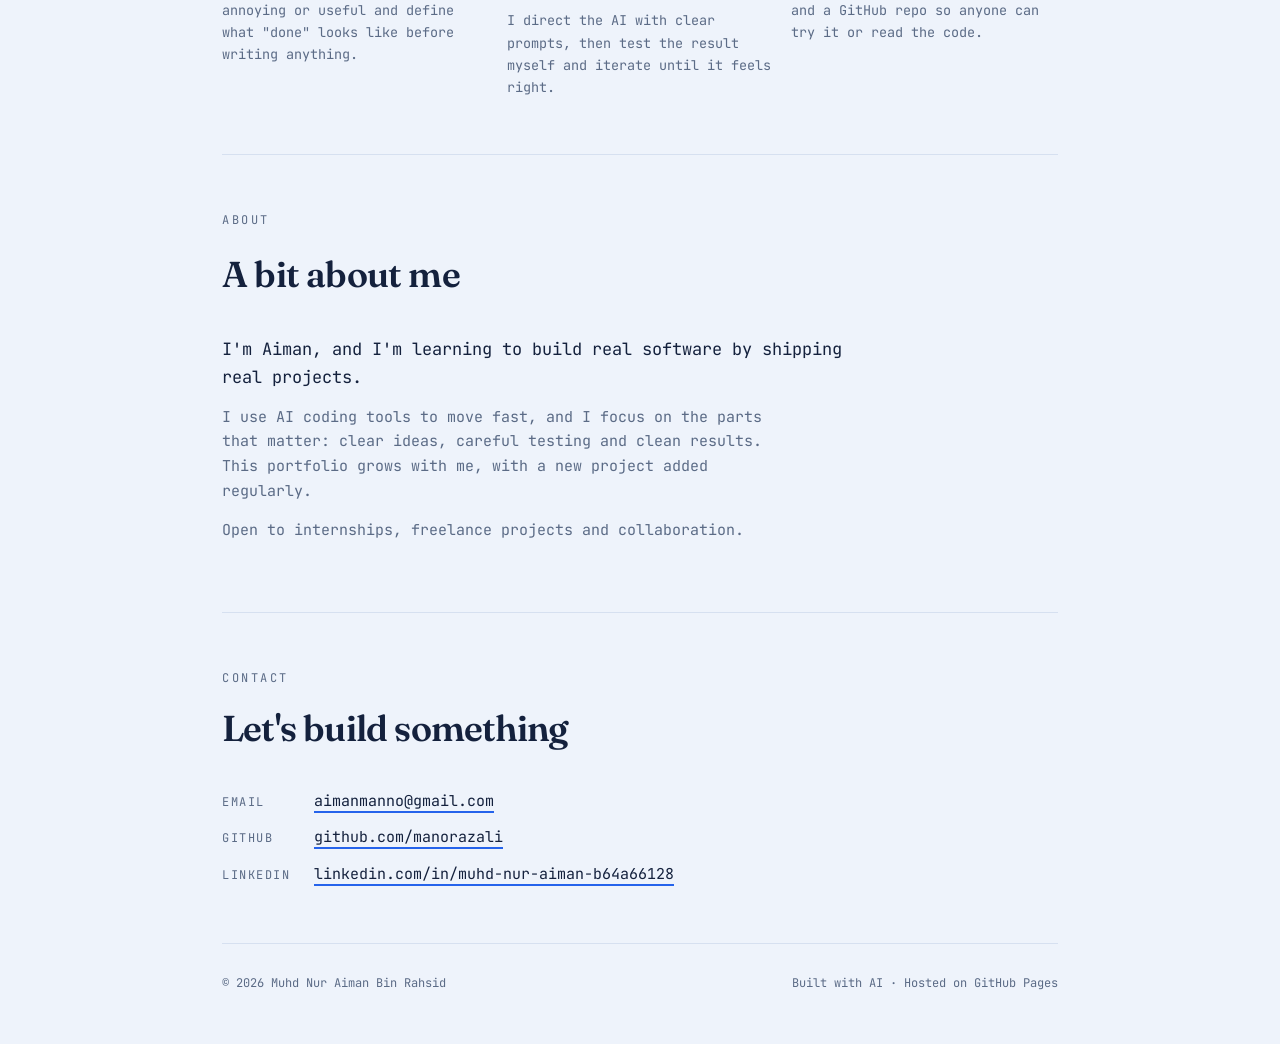
==== commit e2eedc7f: "AR0001 - Test rename title & add .gitignore" ====
--- a/index.html
+++ b/index.html
@@ -121,7 +121,7 @@
 <div class="wrap">
 
   <nav>
-    <a class="logo" href="#top">Aiman<span>.</span></a>
+    <a class="logo" href="#top">Manorazali<span>.</span></a>
     <ul>
       <li><a href="#projects">Projects</a></li>
       <li><a href="#process">Process</a></li>
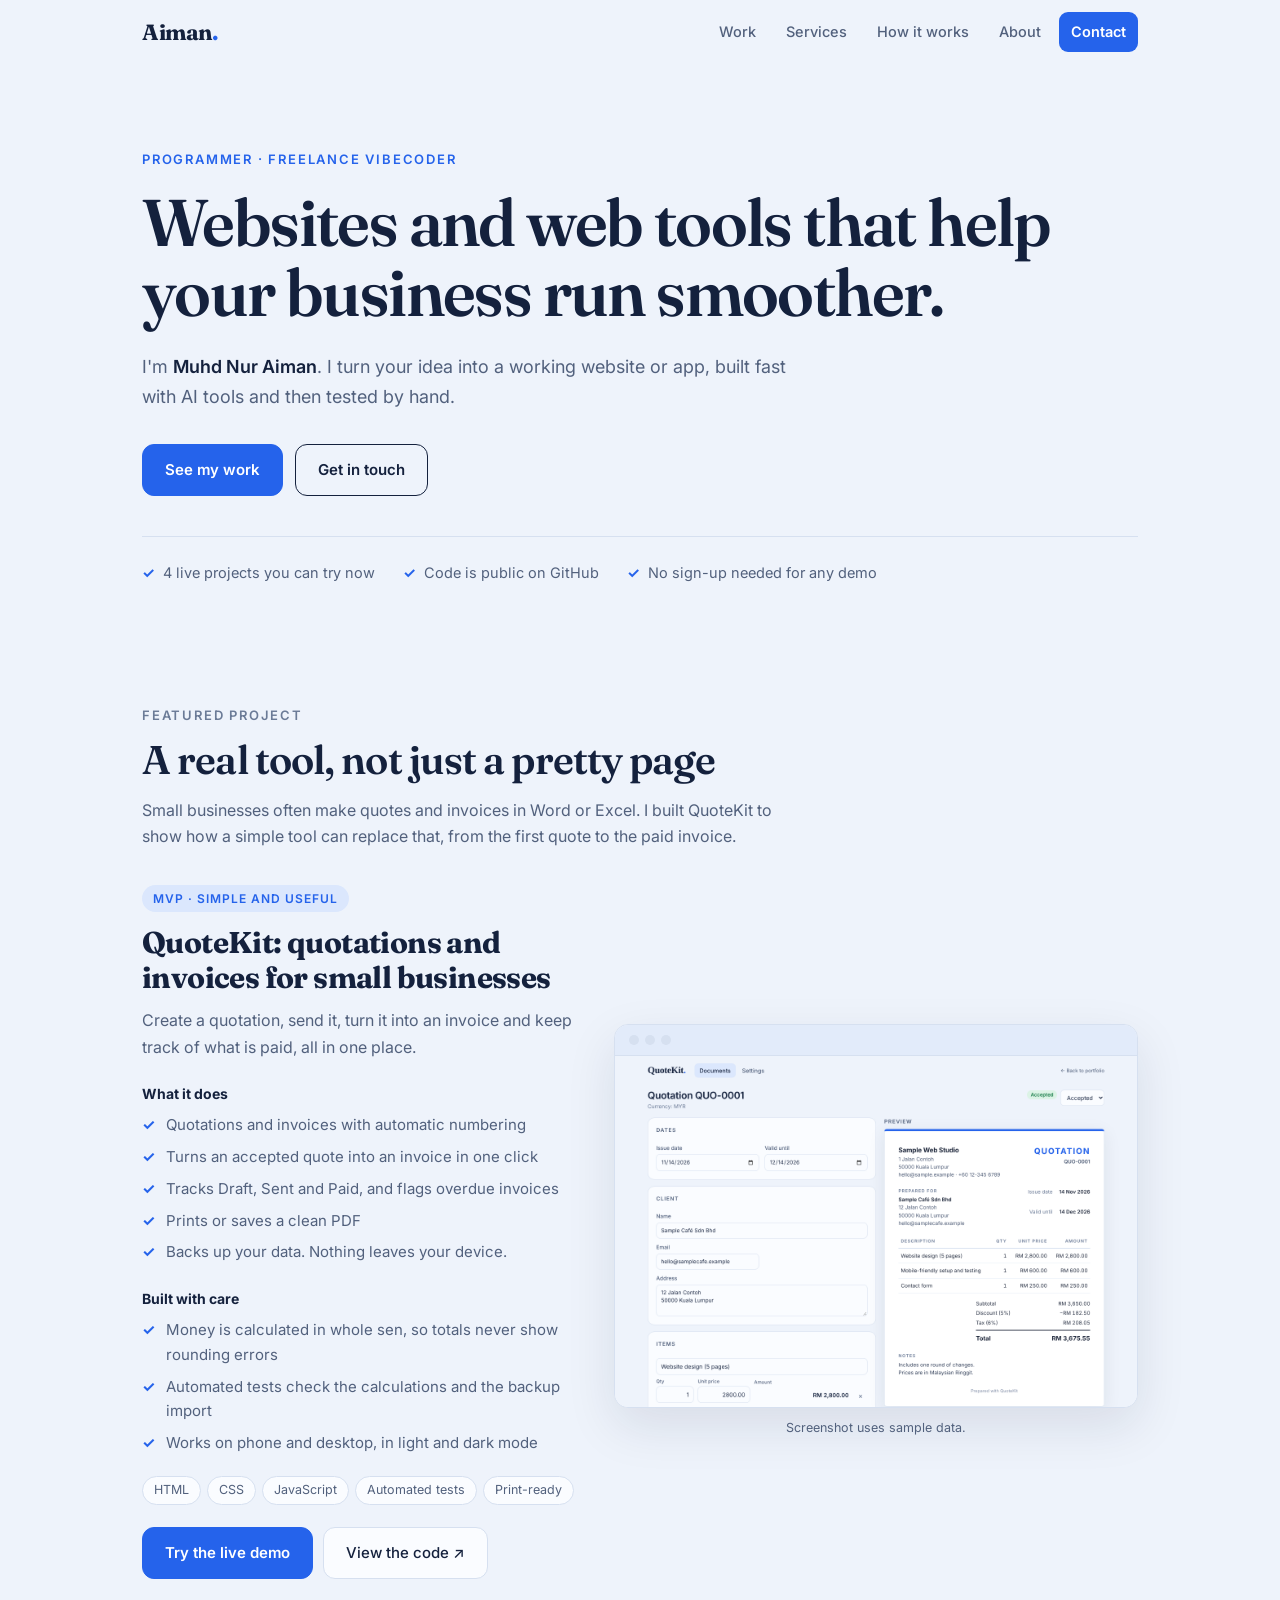
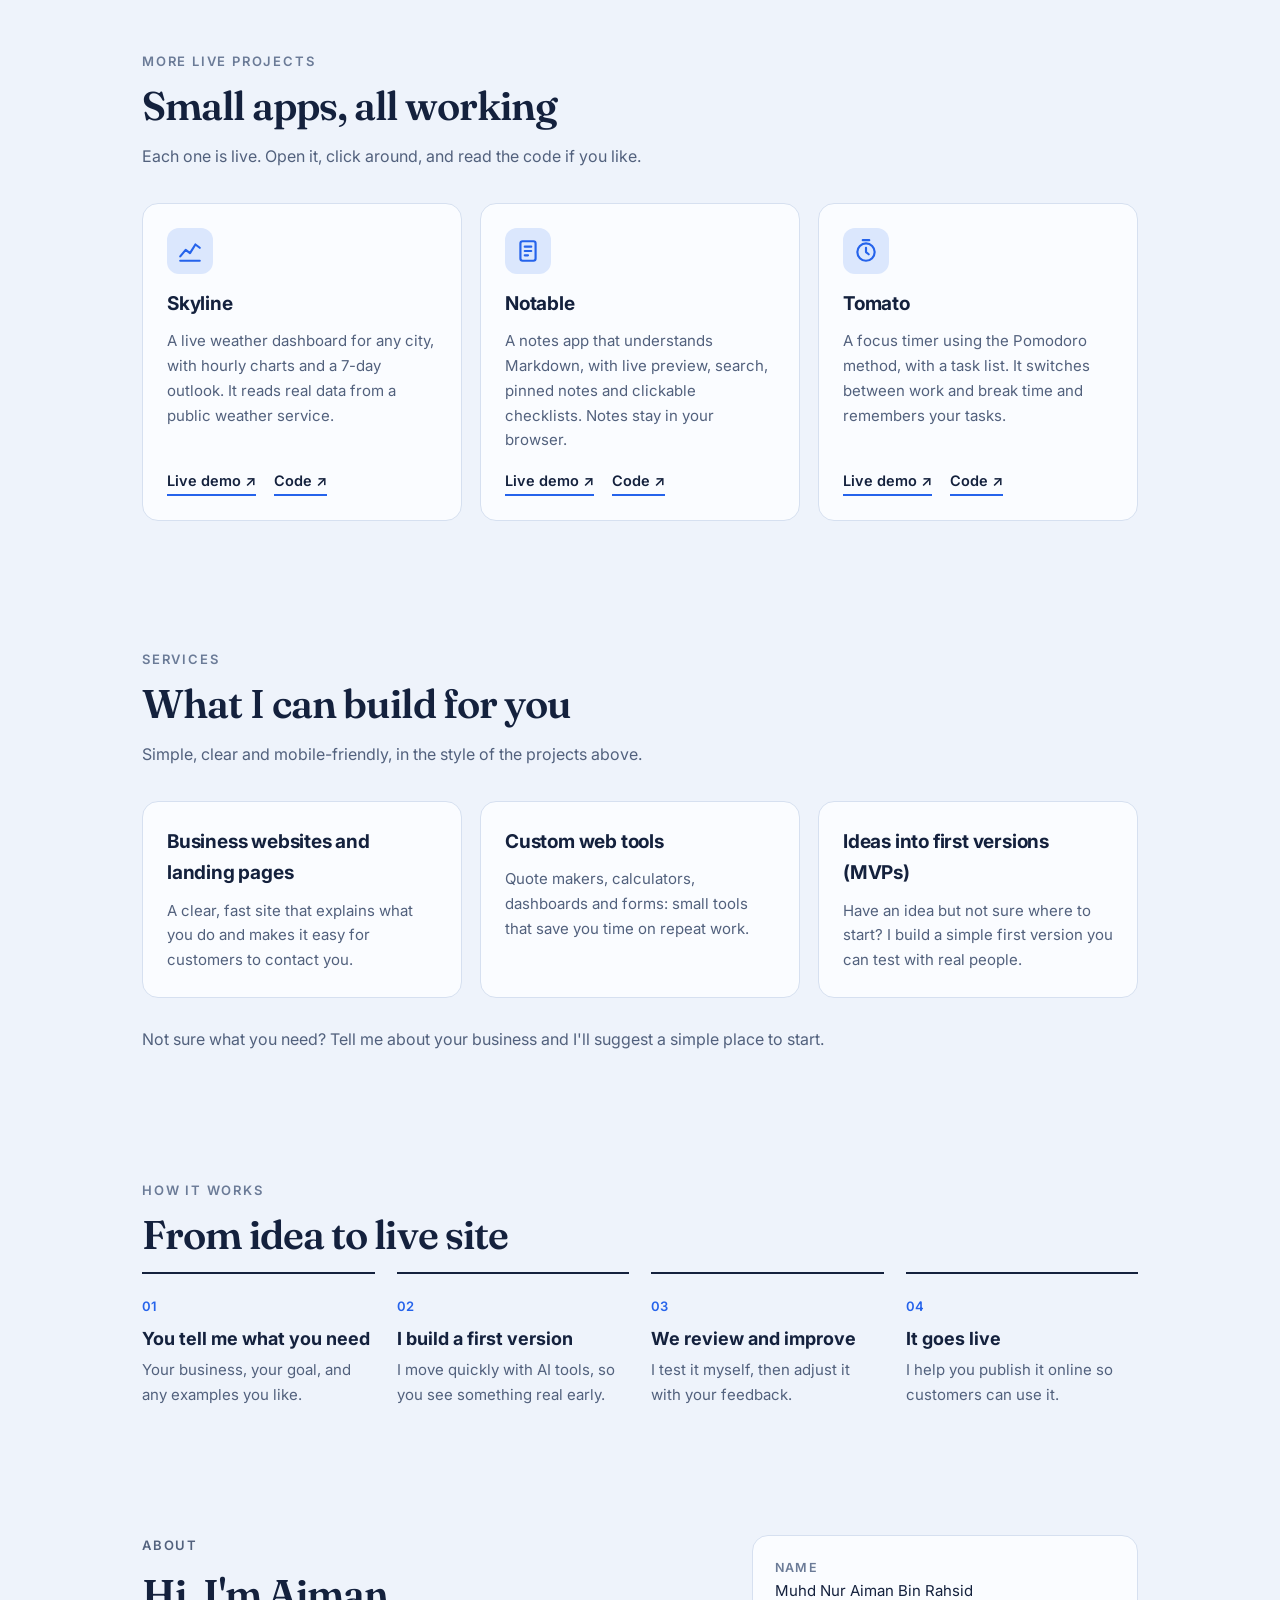
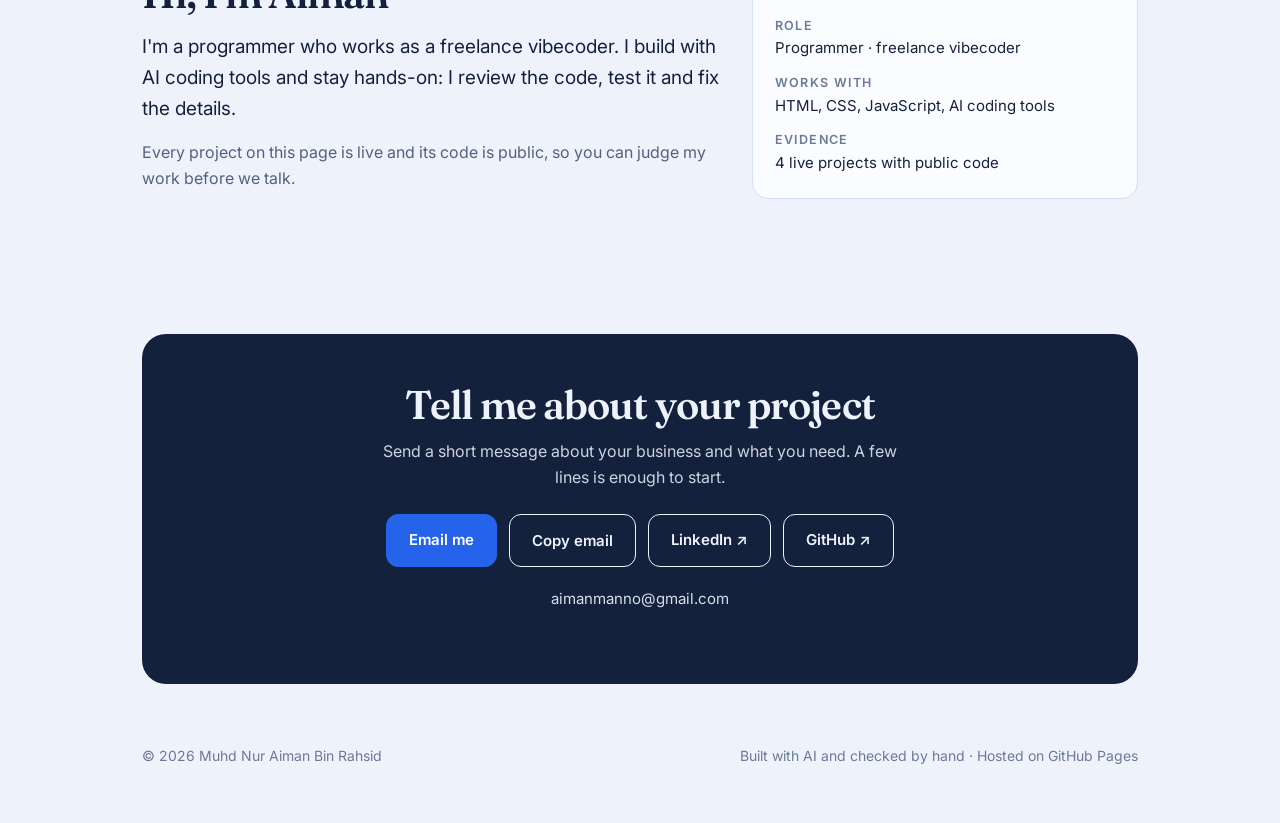
==== commit e742b6e1: "Add QuoteKit and customer-focused home page" ====
--- a/index.html
+++ b/index.html
@@ -3,259 +3,322 @@
 <head>
 <meta charset="UTF-8">
 <meta name="viewport" content="width=device-width, initial-scale=1.0">
-<title>Muhd Nur Aiman — Builds web apps with AI</title>
-<meta name="description" content="Portfolio of Muhd Nur Aiman Bin Rahsid. Small, useful web apps built with AI and shipped live.">
-<meta property="og:title" content="Muhd Nur Aiman — Builds web apps with AI">
-<meta property="og:description" content="Small, useful web apps built with AI and shipped live. Click any project and try it.">
+<title>Muhd Nur Aiman — Websites & web tools for small businesses</title>
+<meta name="description" content="Programmer and freelance vibecoder. I build websites and simple web tools for small businesses. Try the live projects: quotation and invoice maker, weather dashboard, notes app.">
+<meta name="author" content="Muhd Nur Aiman Bin Rahsid">
+<meta name="theme-color" content="#eef3fb">
 <meta property="og:type" content="website">
-<meta name="theme-color" content="#eef3fb">
+<meta property="og:url" content="https://manorazali.github.io/">
+<meta property="og:title" content="Muhd Nur Aiman — Websites & web tools for small businesses">
+<meta property="og:description" content="Programmer and freelance vibecoder. Try the live projects: a quotation and invoice maker, a weather dashboard and more.">
+<meta property="og:image" content="https://manorazali.github.io/quotekit/preview.png">
+<meta name="twitter:card" content="summary_large_image">
 <link rel="icon" href="data:image/svg+xml,%3Csvg xmlns='http://www.w3.org/2000/svg' viewBox='0 0 32 32'%3E%3Ccircle cx='16' cy='16' r='14' fill='%232563eb'/%3E%3C/svg%3E">
 <link rel="preconnect" href="https://fonts.googleapis.com">
 <link rel="preconnect" href="https://fonts.gstatic.com" crossorigin>
-<link href="https://fonts.googleapis.com/css2?family=Fraunces:opsz,wght@9..144,400;9..144,600;9..144,700&family=JetBrains+Mono:wght@400;600&display=swap" rel="stylesheet">
+<link href="https://fonts.googleapis.com/css2?family=Fraunces:opsz,wght@9..144,600;9..144,700&family=Inter:wght@400;500;600&display=swap" rel="stylesheet">
 <style>
   :root{
-    --bg:#eef3fb; --ink:#14213d; --muted:#5b6b86; --line:#d6e0f0;
-    --card:#fafcff; --accent:#2563eb; --accent-ink:#fff;
+    color-scheme:light;
+    --bg:#eef3fb; --surface:#fafcff; --ink:#14213d; --muted:#52617d; --faint:#6b7b97;
+    --line:#d6e0f0; --soft:#e2ebfa; --accent:#2563eb; --accent-ink:#fff; --accent-soft:#dbe7fd;
   }
   @media (prefers-color-scheme: dark){
     :root{
-      --bg:#0d1424; --ink:#e6edf8; --muted:#8fa0bd; --line:#1f2b45;
-      --card:#141d33; --accent:#5b9bff; --accent-ink:#0d1424;
+      color-scheme:dark;
+      --bg:#0d1424; --surface:#141d33; --ink:#e6edf8; --muted:#aebad1; --faint:#8fa0bd;
+      --line:#24304d; --soft:#1a2644; --accent:#5b9bff; --accent-ink:#0d1424; --accent-soft:#1d3a6b;
     }
   }
   *{box-sizing:border-box;margin:0;padding:0}
-  html{scroll-behavior:smooth}
-  body{
-    font-family:'JetBrains Mono',ui-monospace,monospace;
-    background:var(--bg);color:var(--ink);line-height:1.65;font-size:15px;
-    -webkit-font-smoothing:antialiased;
-  }
+  html{scroll-behavior:smooth;scroll-padding-top:76px}
+  body{font-family:'Inter',system-ui,sans-serif;background:var(--bg);color:var(--ink);font-size:16px;line-height:1.65;-webkit-font-smoothing:antialiased}
   a{color:inherit}
-  .wrap{max-width:880px;margin:0 auto;padding:0 22px}
-  .serif{font-family:'Fraunces',Georgia,serif}
+  :focus-visible{outline:2px solid var(--accent);outline-offset:3px;border-radius:4px}
+  .wrap{max-width:1040px;margin:0 auto;padding:0 22px}
+  .skip{position:absolute;left:-999px;top:8px;background:var(--ink);color:var(--bg);padding:8px 14px;border-radius:8px;z-index:100}
+  .skip:focus{left:12px}
 
   /* nav */
-  nav{display:flex;justify-content:space-between;align-items:center;padding:22px 0}
-  .logo{font-family:'Fraunces',serif;font-weight:700;font-size:20px;text-decoration:none}
+  .nav{position:sticky;top:0;z-index:40;background:color-mix(in srgb,var(--bg) 88%,transparent);backdrop-filter:blur(10px);border-bottom:1px solid transparent}
+  .nav .wrap{display:flex;align-items:center;gap:24px;height:64px}
+  .logo{font-family:'Fraunces',serif;font-weight:700;font-size:22px;letter-spacing:-.5px;text-decoration:none}
   .logo span{color:var(--accent)}
-  nav ul{display:flex;gap:22px;list-style:none;font-size:13px}
-  nav a{text-decoration:none;color:var(--muted);transition:color .2s}
-  nav a:hover{color:var(--ink)}
+  .nav ul{display:flex;gap:6px;list-style:none;margin-left:auto}
+  .nav li a{display:block;padding:8px 12px;border-radius:9px;text-decoration:none;font-size:14.5px;color:var(--muted);font-weight:500}
+  .nav li a:hover{background:var(--soft);color:var(--ink)}
+  .nav .cta-link{background:var(--accent);color:var(--accent-ink);font-weight:600}
+  .nav .cta-link:hover{background:var(--accent);color:var(--accent-ink);filter:brightness(1.08)}
+
+  /* buttons */
+  .btn{display:inline-flex;align-items:center;gap:8px;text-decoration:none;font-weight:600;font-size:15px;padding:13px 22px;border-radius:12px;border:1px solid var(--ink);background:transparent;color:var(--ink);cursor:pointer;font-family:inherit;transition:transform .15s}
+  .btn:hover{transform:translateY(-2px)}
+  .btn.primary{background:var(--accent);border-color:var(--accent);color:var(--accent-ink)}
+  .btn.quiet{border-color:var(--line);background:var(--surface);font-weight:500}
+  .btn.sm{padding:9px 16px;font-size:14px}
 
   /* hero */
-  .hero{padding:72px 0 64px}
-  .eyebrow{font-size:12px;letter-spacing:2.5px;text-transform:uppercase;color:var(--accent);margin-bottom:22px}
-  h1{
-    font-family:'Fraunces',serif;font-weight:600;letter-spacing:-1.5px;line-height:1.05;
-    font-size:clamp(38px,7.5vw,68px);max-width:14em;
-  }
-  h1 em{font-style:italic;color:var(--accent)}
-  .lede{margin-top:26px;max-width:34em;color:var(--muted);font-size:16px}
+  .hero{padding:84px 0 56px}
+  .eyebrow{font-size:13px;font-weight:600;letter-spacing:1.8px;text-transform:uppercase;color:var(--accent);margin-bottom:18px}
+  h1{font-family:'Fraunces',serif;font-weight:600;letter-spacing:-1.6px;line-height:1.06;font-size:clamp(38px,6.6vw,66px);max-width:14em}
+  .lede{margin-top:24px;max-width:36em;color:var(--muted);font-size:18px}
   .lede strong{color:var(--ink);font-weight:600}
-  .cta{display:flex;flex-wrap:wrap;gap:12px;margin-top:34px}
-  .btn{
-    display:inline-block;text-decoration:none;font-size:13px;font-weight:600;
-    padding:13px 22px;border-radius:12px;border:1px solid var(--ink);transition:transform .15s, background .2s;
-  }
-  .btn:hover{transform:translateY(-2px)}
-  .btn.primary{background:var(--ink);color:var(--bg)}
-  .btn.ghost{background:transparent;color:var(--ink)}
+  .cta{display:flex;flex-wrap:wrap;gap:12px;margin-top:32px}
+  .proof{display:flex;flex-wrap:wrap;gap:10px 28px;margin-top:40px;padding-top:24px;border-top:1px solid var(--line);list-style:none;font-size:14.5px;color:var(--muted)}
+  .proof li::before{content:"✓";color:var(--accent);font-weight:700;margin-right:8px}
 
   /* sections */
-  section{padding:56px 0;border-top:1px solid var(--line)}
-  .label{font-size:12px;letter-spacing:2.5px;text-transform:uppercase;color:var(--muted);margin-bottom:10px}
-  h2{font-family:'Fraunces',serif;font-weight:600;font-size:clamp(26px,4.5vw,36px);letter-spacing:-.8px;margin-bottom:30px}
-
-  /* projects */
+  section{padding:64px 0}
+  .label{font-size:13px;font-weight:600;letter-spacing:1.8px;text-transform:uppercase;color:var(--faint);margin-bottom:10px}
+  h2{font-family:'Fraunces',serif;font-weight:600;letter-spacing:-.9px;line-height:1.15;font-size:clamp(28px,4.4vw,40px);margin-bottom:14px}
+  .intro{color:var(--muted);max-width:40em;margin-bottom:34px}
+
+  /* featured project */
+  .feature{display:grid;gap:36px;grid-template-columns:minmax(0,5fr) minmax(0,6fr);align-items:center}
+  .feature h3{font-family:'Fraunces',serif;font-size:30px;letter-spacing:-.6px;line-height:1.15;margin-bottom:12px}
+  .badge{display:inline-block;font-size:12px;font-weight:600;letter-spacing:1px;text-transform:uppercase;color:var(--accent);background:var(--accent-soft);padding:4px 11px;border-radius:999px;margin-bottom:14px}
+  .feature p{color:var(--muted)}
+  .feature h4{font-size:14px;margin:22px 0 8px}
+  .ticks{list-style:none;display:grid;gap:7px;color:var(--muted);font-size:15px}
+  .ticks li{padding-left:24px;position:relative}
+  .ticks li::before{content:"✓";position:absolute;left:0;color:var(--accent);font-weight:700}
+  .tags{display:flex;flex-wrap:wrap;gap:6px;margin:20px 0 4px}
+  .tags span{font-size:12.5px;padding:3px 11px;border:1px solid var(--line);border-radius:999px;color:var(--muted);background:var(--surface)}
+  .feature .actions{display:flex;flex-wrap:wrap;gap:10px;margin-top:22px}
+  .shot{display:block;border:1px solid var(--line);border-radius:14px;overflow:hidden;background:var(--surface);box-shadow:0 18px 50px #14213d1a;transition:transform .2s}
+  .shot:hover{transform:translateY(-3px)}
+  .shot-bar{display:flex;gap:6px;padding:10px 14px;border-bottom:1px solid var(--line);background:var(--soft)}
+  .shot-bar i{width:10px;height:10px;border-radius:50%;background:var(--line);display:block}
+  .shot img{display:block;width:100%;height:auto}
+  .shot-note{font-size:12.5px;color:var(--faint);margin-top:10px;text-align:center}
+
+  /* other projects */
   .grid{display:grid;gap:18px;grid-template-columns:repeat(auto-fit,minmax(260px,1fr))}
-  .card{
-    background:var(--card);border:1px solid var(--line);border-radius:18px;overflow:hidden;
-    display:flex;flex-direction:column;transition:transform .2s, border-color .2s;
-  }
-  .card:hover{transform:translateY(-4px);border-color:var(--accent)}
-  .thumb{
-    aspect-ratio:16/10;display:flex;align-items:center;justify-content:center;
-    background:var(--bg);border-bottom:1px solid var(--line);
-  }
-  .thumb svg{width:46%;height:auto}
-  .thumb.soon{color:var(--muted);font-size:12px;letter-spacing:2px;text-transform:uppercase;
-    background:repeating-linear-gradient(45deg,transparent 0 10px,var(--line) 10px 11px)}
-  .body{padding:20px;display:flex;flex-direction:column;gap:10px;flex:1}
-  .body h3{font-family:'Fraunces',serif;font-size:22px;font-weight:600;letter-spacing:-.4px}
-  .body p{color:var(--muted);font-size:13.5px;flex:1}
-  .tags{display:flex;flex-wrap:wrap;gap:6px}
-  .tags span{font-size:11px;padding:3px 9px;border:1px solid var(--line);border-radius:999px;color:var(--muted)}
-  .links{display:flex;gap:16px;font-size:13px;font-weight:600;margin-top:4px}
+  .card{background:var(--surface);border:1px solid var(--line);border-radius:16px;padding:24px;display:flex;flex-direction:column;gap:10px;transition:transform .2s,border-color .2s}
+  .card:hover{transform:translateY(-3px);border-color:var(--accent)}
+  .card .icon{width:46px;height:46px;border-radius:12px;background:var(--accent-soft);display:grid;place-items:center;margin-bottom:4px}
+  .card .icon svg{width:26px;height:26px}
+  .card h3{font-size:19px;letter-spacing:-.2px}
+  .card p{color:var(--muted);font-size:15px;flex:1}
+  .links{display:flex;gap:18px;font-size:14.5px;font-weight:600;margin-top:6px}
   .links a{text-decoration:none;border-bottom:2px solid var(--accent);padding-bottom:1px}
   .links a:hover{color:var(--accent)}
-  .card.soon .body h3{color:var(--muted)}
-
-  /* process */
-  .steps{display:grid;gap:18px;grid-template-columns:repeat(auto-fit,minmax(220px,1fr));counter-reset:s}
-  .step{counter-increment:s;padding-top:16px;border-top:2px solid var(--ink)}
-  .step::before{content:"0" counter(s);font-size:12px;color:var(--accent);font-weight:600}
-  .step h3{font-family:'Fraunces',serif;font-size:20px;font-weight:600;margin:6px 0}
-  .step p{color:var(--muted);font-size:13.5px}
+
+  /* services + process */
+  .steps{display:grid;gap:22px;grid-template-columns:repeat(auto-fit,minmax(210px,1fr));counter-reset:s}
+  .step{counter-increment:s;padding-top:18px;border-top:2px solid var(--ink)}
+  .step::before{content:"0" counter(s);font-size:13px;font-weight:600;color:var(--accent)}
+  .step h3{font-size:18px;margin:6px 0 4px}
+  .step p{color:var(--muted);font-size:15px}
+  .note{margin-top:28px;color:var(--muted)}
 
   /* about + contact */
-  .about p{max-width:38em;margin-bottom:14px;color:var(--muted)}
-  .about p.intro{color:var(--ink);font-size:17px}
-  .contact-list{list-style:none;display:grid;gap:12px;font-size:15px}
-  .contact-list a{text-decoration:none;border-bottom:2px solid var(--accent)}
-  .contact-list a:hover{color:var(--accent)}
-  .contact-list small{display:inline-block;width:92px;color:var(--muted);font-size:12px;letter-spacing:1.5px;text-transform:uppercase}
-
-  footer{padding:30px 0 50px;border-top:1px solid var(--line);color:var(--muted);font-size:12px;display:flex;justify-content:space-between;flex-wrap:wrap;gap:8px}
-
-  @media (max-width:520px){
-    nav ul{gap:14px}
-    .hero{padding:44px 0 48px}
+  .about{display:grid;gap:30px;grid-template-columns:minmax(0,3fr) minmax(0,2fr);align-items:start}
+  .about p{color:var(--muted);margin-bottom:14px;max-width:38em}
+  .about p.lead{color:var(--ink);font-size:19px}
+  .facts{background:var(--surface);border:1px solid var(--line);border-radius:16px;padding:22px;list-style:none;display:grid;gap:12px;font-size:15px}
+  .facts b{display:block;font-size:12.5px;letter-spacing:1.4px;text-transform:uppercase;color:var(--faint);font-weight:600}
+  .contact{background:var(--ink);color:var(--bg);border-radius:24px;padding:48px 36px;text-align:center}
+  .contact h2{margin-bottom:10px}
+  .contact p{max-width:34em;margin:0 auto 24px;opacity:.85}
+  .contact .btn{border-color:var(--bg);color:var(--bg)}
+  .contact .btn.primary{background:var(--accent);border-color:var(--accent);color:var(--accent-ink)}
+  .contact .row{display:flex;flex-wrap:wrap;gap:12px;justify-content:center}
+  .contact .mail{margin-top:20px;font-size:15px;opacity:.9;word-break:break-all}
+  .contact .mail a{text-underline-offset:3px}
+  footer{padding:36px 0 56px;color:var(--faint);font-size:14px;display:flex;flex-wrap:wrap;justify-content:space-between;gap:8px}
+
+  @media (max-width:820px){
+    .feature,.about{grid-template-columns:1fr}
+    .hero{padding:56px 0 40px}
+    section{padding:48px 0}
+    .nav ul li:not(:last-child){display:none}
+    .contact{padding:36px 22px}
   }
-  @media (prefers-reduced-motion: reduce){
-    *{transition:none!important;scroll-behavior:auto!important}
-  }
+  @media (prefers-reduced-motion:reduce){*{transition:none!important;scroll-behavior:auto!important}}
 </style>
 </head>
 <body>
-<div class="wrap">
-
-  <nav>
-    <a class="logo" href="#top">Manorazali<span>.</span></a>
+<a class="skip" href="#work">Skip to projects</a>
+
+<nav class="nav" aria-label="Main">
+  <div class="wrap">
+    <a class="logo" href="#top">Aiman<span>.</span></a>
     <ul>
-      <li><a href="#projects">Projects</a></li>
-      <li><a href="#process">Process</a></li>
+      <li><a href="#work">Work</a></li>
+      <li><a href="#services">Services</a></li>
+      <li><a href="#process">How it works</a></li>
       <li><a href="#about">About</a></li>
-      <li><a href="#contact">Contact</a></li>
+      <li><a class="cta-link" href="#contact">Contact</a></li>
     </ul>
-  </nav>
-
-  <header class="hero" id="top">
-    <p class="eyebrow">Web builder · AI-assisted</p>
-    <h1>I turn ideas into <em>working</em> web apps, with AI as my co-pilot.</h1>
-    <p class="lede">
-      Hi, I'm <strong>Muhd Nur Aiman Bin Rahsid</strong>. I build small, useful tools and ship them live.
-      Every project below is something you can open and use right now.
-    </p>
-    <div class="cta">
-      <a class="btn primary" href="#projects">See my projects</a>
-      <a class="btn ghost" href="https://github.com/manorazali" target="_blank" rel="noopener">GitHub ↗</a>
-    </div>
-  </header>
-
-  <section id="projects">
-    <p class="label">Selected work</p>
-    <h2>Projects</h2>
-    <div class="grid">
-
-      <article class="card">
-        <div class="thumb" aria-hidden="true">
-          <svg viewBox="0 0 120 120" fill="none">
-            <circle cx="60" cy="60" r="54" stroke="var(--line)" stroke-width="9"/>
-            <circle cx="60" cy="60" r="54" stroke="var(--accent)" stroke-width="9" stroke-linecap="round"
-                    stroke-dasharray="339" stroke-dashoffset="100" transform="rotate(-90 60 60)"/>
-            <text x="60" y="68" text-anchor="middle" font-family="Fraunces, serif" font-size="26" fill="currentColor">25:00</text>
-          </svg>
-        </div>
-        <div class="body">
-          <h3>Tomato</h3>
-          <p>A Pomodoro focus timer with a built-in task list. Switches between focus and break modes, chimes when time is up, and remembers your tasks.</p>
-          <div class="tags"><span>HTML</span><span>CSS</span><span>JavaScript</span><span>Built with AI</span></div>
-          <div class="links">
-            <a href="tomato/">Live demo ↗</a>
-            <a href="https://github.com/manorazali/manorazali.github.io/tree/main/tomato" target="_blank" rel="noopener">Code ↗</a>
+  </div>
+</nav>
+
+<main id="top">
+  <div class="wrap">
+
+    <header class="hero">
+      <p class="eyebrow">Programmer · Freelance vibecoder</p>
+      <h1>Websites and web tools that help your business run smoother.</h1>
+      <p class="lede">I'm <strong>Muhd Nur Aiman</strong>. I turn your idea into a working website or app, built fast with AI tools and then tested by hand.</p>
+      <div class="cta">
+        <a class="btn primary" href="#work">See my work</a>
+        <a class="btn" href="#contact">Get in touch</a>
+      </div>
+      <ul class="proof">
+        <li>4 live projects you can try now</li>
+        <li>Code is public on GitHub</li>
+        <li>No sign-up needed for any demo</li>
+      </ul>
+    </header>
+
+    <section id="work" aria-labelledby="work-h">
+      <p class="label">Featured project</p>
+      <h2 id="work-h">A real tool, not just a pretty page</h2>
+      <p class="intro">Small businesses often make quotes and invoices in Word or Excel. I built QuoteKit to show how a simple tool can replace that, from the first quote to the paid invoice.</p>
+
+      <div class="feature">
+        <div>
+          <span class="badge">MVP · simple and useful</span>
+          <h3>QuoteKit: quotations and invoices for small businesses</h3>
+          <p>Create a quotation, send it, turn it into an invoice and keep track of what is paid, all in one place.</p>
+          <h4>What it does</h4>
+          <ul class="ticks">
+            <li>Quotations and invoices with automatic numbering</li>
+            <li>Turns an accepted quote into an invoice in one click</li>
+            <li>Tracks Draft, Sent and Paid, and flags overdue invoices</li>
+            <li>Prints or saves a clean PDF</li>
+            <li>Backs up your data. Nothing leaves your device.</li>
+          </ul>
+          <h4>Built with care</h4>
+          <ul class="ticks">
+            <li>Money is calculated in whole sen, so totals never show rounding errors</li>
+            <li>Automated tests check the calculations and the backup import</li>
+            <li>Works on phone and desktop, in light and dark mode</li>
+          </ul>
+          <div class="tags"><span>HTML</span><span>CSS</span><span>JavaScript</span><span>Automated tests</span><span>Print-ready</span></div>
+          <div class="actions">
+            <a class="btn primary" href="quotekit/">Try the live demo</a>
+            <a class="btn quiet" href="https://github.com/manorazali/manorazali.github.io/tree/main/quotekit" target="_blank" rel="noopener">View the code ↗</a>
           </div>
         </div>
-      </article>
-
-      <article class="card">
-        <div class="thumb" aria-hidden="true">
-          <svg viewBox="0 0 120 120" fill="none">
-            <path d="M12 86 L36 58 L58 70 L82 34 L108 48 L108 100 L12 100 Z" fill="var(--accent)" fill-opacity=".12"/>
-            <path d="M12 86 L36 58 L58 70 L82 34 L108 48" stroke="var(--accent)" stroke-width="5" stroke-linecap="round" stroke-linejoin="round"/>
-            <circle cx="82" cy="34" r="6" fill="var(--accent)" stroke="var(--card)" stroke-width="3"/>
-            <line x1="12" y1="100" x2="108" y2="100" stroke="var(--line)" stroke-width="3" stroke-linecap="round"/>
-          </svg>
+        <div>
+          <a class="shot" href="quotekit/" aria-label="Open the QuoteKit demo">
+            <div class="shot-bar" aria-hidden="true"><i></i><i></i><i></i></div>
+            <img src="quotekit/preview.png" width="1280" height="860" loading="lazy" alt="QuoteKit editor: a form on the left and a live preview of the quotation on the right, shown with sample data">
+          </a>
+          <p class="shot-note">Screenshot uses sample data.</p>
         </div>
-        <div class="body">
+      </div>
+    </section>
+
+    <section aria-labelledby="more-h" style="padding-top:8px">
+      <p class="label">More live projects</p>
+      <h2 id="more-h">Small apps, all working</h2>
+      <p class="intro">Each one is live. Open it, click around, and read the code if you like.</p>
+      <div class="grid">
+        <article class="card">
+          <div class="icon" aria-hidden="true"><svg viewBox="0 0 24 24" fill="none" stroke="var(--accent)" stroke-width="2" stroke-linecap="round" stroke-linejoin="round"><path d="M3 17l5-6 4 3 5-8 4 3"/><path d="M3 21h18"/></svg></div>
           <h3>Skyline</h3>
-          <p>A live weather dashboard for any city: current conditions, hourly temperature and rain charts, and a 7-day outlook. Real data from a public API.</p>
-          <div class="tags"><span>API</span><span>Charts</span><span>JavaScript</span><span>Built with AI</span></div>
-          <div class="links">
-            <a href="weather/">Live demo ↗</a>
-            <a href="https://github.com/manorazali/manorazali.github.io/tree/main/weather" target="_blank" rel="noopener">Code ↗</a>
-          </div>
+          <p>A live weather dashboard for any city, with hourly charts and a 7-day outlook. It reads real data from a public weather service.</p>
+          <div class="links"><a href="weather/">Live demo ↗</a><a href="https://github.com/manorazali/manorazali.github.io/tree/main/weather" target="_blank" rel="noopener">Code ↗</a></div>
+        </article>
+        <article class="card">
+          <div class="icon" aria-hidden="true"><svg viewBox="0 0 24 24" fill="none" stroke="var(--accent)" stroke-width="2" stroke-linecap="round" stroke-linejoin="round"><rect x="5" y="3" width="14" height="18" rx="2"/><path d="M9 8h6M9 12h6M9 16h3"/></svg></div>
+          <h3>Notable</h3>
+          <p>A notes app that understands Markdown, with live preview, search, pinned notes and clickable checklists. Notes stay in your browser.</p>
+          <div class="links"><a href="notes/">Live demo ↗</a><a href="https://github.com/manorazali/manorazali.github.io/tree/main/notes" target="_blank" rel="noopener">Code ↗</a></div>
+        </article>
+        <article class="card">
+          <div class="icon" aria-hidden="true"><svg viewBox="0 0 24 24" fill="none" stroke="var(--accent)" stroke-width="2" stroke-linecap="round" stroke-linejoin="round"><circle cx="12" cy="13" r="8"/><path d="M12 9v4l2.5 2M9 2h6"/></svg></div>
+          <h3>Tomato</h3>
+          <p>A focus timer using the Pomodoro method, with a task list. It switches between work and break time and remembers your tasks.</p>
+          <div class="links"><a href="tomato/">Live demo ↗</a><a href="https://github.com/manorazali/manorazali.github.io/tree/main/tomato" target="_blank" rel="noopener">Code ↗</a></div>
+        </article>
+      </div>
+    </section>
+
+    <section id="services" aria-labelledby="services-h">
+      <p class="label">Services</p>
+      <h2 id="services-h">What I can build for you</h2>
+      <p class="intro">Simple, clear and mobile-friendly, in the style of the projects above.</p>
+      <div class="grid">
+        <article class="card">
+          <h3>Business websites and landing pages</h3>
+          <p>A clear, fast site that explains what you do and makes it easy for customers to contact you.</p>
+        </article>
+        <article class="card">
+          <h3>Custom web tools</h3>
+          <p>Quote makers, calculators, dashboards and forms: small tools that save you time on repeat work.</p>
+        </article>
+        <article class="card">
+          <h3>Ideas into first versions (MVPs)</h3>
+          <p>Have an idea but not sure where to start? I build a simple first version you can test with real people.</p>
+        </article>
+      </div>
+      <p class="note">Not sure what you need? Tell me about your business and I'll suggest a simple place to start.</p>
+    </section>
+
+    <section id="process" aria-labelledby="process-h">
+      <p class="label">How it works</p>
+      <h2 id="process-h">From idea to live site</h2>
+      <div class="steps">
+        <div class="step"><h3>You tell me what you need</h3><p>Your business, your goal, and any examples you like.</p></div>
+        <div class="step"><h3>I build a first version</h3><p>I move quickly with AI tools, so you see something real early.</p></div>
+        <div class="step"><h3>We review and improve</h3><p>I test it myself, then adjust it with your feedback.</p></div>
+        <div class="step"><h3>It goes live</h3><p>I help you publish it online so customers can use it.</p></div>
+      </div>
+    </section>
+
+    <section id="about" aria-labelledby="about-h">
+      <div class="about">
+        <div>
+          <p class="label">About</p>
+          <h2 id="about-h">Hi, I'm Aiman</h2>
+          <p class="lead">I'm a programmer who works as a freelance vibecoder. I build with AI coding tools and stay hands-on: I review the code, test it and fix the details.</p>
+          <p>Every project on this page is live and its code is public, so you can judge my work before we talk.</p>
         </div>
-      </article>
-
-      <article class="card">
-        <div class="thumb" aria-hidden="true">
-          <svg viewBox="0 0 120 120" fill="none">
-            <rect x="22" y="12" width="76" height="96" rx="10" fill="var(--card)" stroke="var(--line)" stroke-width="5"/>
-            <rect x="36" y="30" width="30" height="8" rx="4" fill="var(--accent)"/>
-            <rect x="36" y="50" width="48" height="5" rx="2.5" fill="var(--line)"/>
-            <rect x="36" y="63" width="42" height="5" rx="2.5" fill="var(--line)"/>
-            <rect x="36" y="76" width="48" height="5" rx="2.5" fill="var(--line)"/>
-            <rect x="36" y="89" width="26" height="5" rx="2.5" fill="var(--line)"/>
-          </svg>
+        <ul class="facts" aria-label="Quick facts">
+          <li><b>Name</b>Muhd Nur Aiman Bin Rahsid</li>
+          <li><b>Role</b>Programmer · freelance vibecoder</li>
+          <li><b>Works with</b>HTML, CSS, JavaScript, AI coding tools</li>
+          <li><b>Evidence</b>4 live projects with public code</li>
+        </ul>
+      </div>
+    </section>
+
+    <section id="contact" aria-labelledby="contact-h" style="padding-bottom:24px">
+      <div class="contact">
+        <h2 id="contact-h">Tell me about your project</h2>
+        <p>Send a short message about your business and what you need. A few lines is enough to start.</p>
+        <div class="row">
+          <a class="btn primary" href="mailto:aimanmanno@gmail.com?subject=Website%20project%20enquiry&body=Hi%20Aiman%2C%0A%0AMy%20business%3A%0AWhat%20I%20need%3A%0AWhen%20I%20need%20it%20by%3A%0A">Email me</a>
+          <button class="btn" type="button" id="copy">Copy email</button>
+          <a class="btn" href="https://www.linkedin.com/in/muhd-nur-aiman-b64a66128/" target="_blank" rel="noopener">LinkedIn ↗</a>
+          <a class="btn" href="https://github.com/manorazali" target="_blank" rel="noopener">GitHub ↗</a>
         </div>
-        <div class="body">
-          <h3>Notable</h3>
-          <p>A Markdown notes app with live preview, instant search, pinned notes and clickable checklists. Everything is saved in your browser.</p>
-          <div class="tags"><span>HTML</span><span>CSS</span><span>JavaScript</span><span>Built with AI</span></div>
-          <div class="links">
-            <a href="notes/">Live demo ↗</a>
-            <a href="https://github.com/manorazali/manorazali.github.io/tree/main/notes" target="_blank" rel="noopener">Code ↗</a>
-          </div>
-        </div>
-      </article>
-
-    </div>
-  </section>
-
-  <section id="process">
-    <p class="label">How I work</p>
-    <h2>From idea to live link</h2>
-    <div class="steps">
-      <div class="step">
-        <h3>Start with the problem</h3>
-        <p>I pick one small thing that's annoying or useful and define what "done" looks like before writing anything.</p>
-      </div>
-      <div class="step">
-        <h3>Build with AI, review by hand</h3>
-        <p>I direct the AI with clear prompts, then test the result myself and iterate until it feels right.</p>
-      </div>
-      <div class="step">
-        <h3>Ship it live</h3>
-        <p>Every project gets a public link and a GitHub repo so anyone can try it or read the code.</p>
-      </div>
-    </div>
-  </section>
-
-  <section id="about" class="about">
-    <p class="label">About</p>
-    <h2>A bit about me</h2>
-    <p class="intro">I'm Aiman, and I'm learning to build real software by shipping real projects.</p>
-    <p>I use AI coding tools to move fast, and I focus on the parts that matter: clear ideas, careful testing and clean results. This portfolio grows with me, with a new project added regularly.</p>
-    <p>Open to internships, freelance projects and collaboration.</p>
-  </section>
-
-  <section id="contact">
-    <p class="label">Contact</p>
-    <h2>Let's build something</h2>
-    <ul class="contact-list">
-      <li><small>Email</small><a href="mailto:aimanmanno@gmail.com">aimanmanno@gmail.com</a></li>
-      <li><small>GitHub</small><a href="https://github.com/manorazali" target="_blank" rel="noopener">github.com/manorazali</a></li>
-      <li><small>LinkedIn</small><a href="https://www.linkedin.com/in/muhd-nur-aiman-b64a66128/" target="_blank" rel="noopener">linkedin.com/in/muhd-nur-aiman-b64a66128</a></li>
-    </ul>
-  </section>
-
+        <p class="mail">aimanmanno@gmail.com</p>
+      </div>
+    </section>
+
+  </div>
+</main>
+
+<div class="wrap">
   <footer>
     <span>© <span id="yr">2026</span> Muhd Nur Aiman Bin Rahsid</span>
-    <span>Built with AI · Hosted on GitHub Pages</span>
+    <span>Built with AI and checked by hand · Hosted on GitHub Pages</span>
   </footer>
-
 </div>
-<script>document.getElementById('yr').textContent = new Date().getFullYear();</script>
+
+<script>
+  document.getElementById('yr').textContent = new Date().getFullYear();
+  var copyBtn = document.getElementById('copy');
+  copyBtn.addEventListener('click', function () {
+    var done = function (ok) { copyBtn.textContent = ok ? 'Copied ✓' : 'Select the email below'; setTimeout(function () { copyBtn.textContent = 'Copy email'; }, 2200); };
+    if (navigator.clipboard && navigator.clipboard.writeText) navigator.clipboard.writeText('aimanmanno@gmail.com').then(function () { done(true); }, function () { done(false); });
+    else done(false);
+  });
+</script>
 </body>
 </html>
